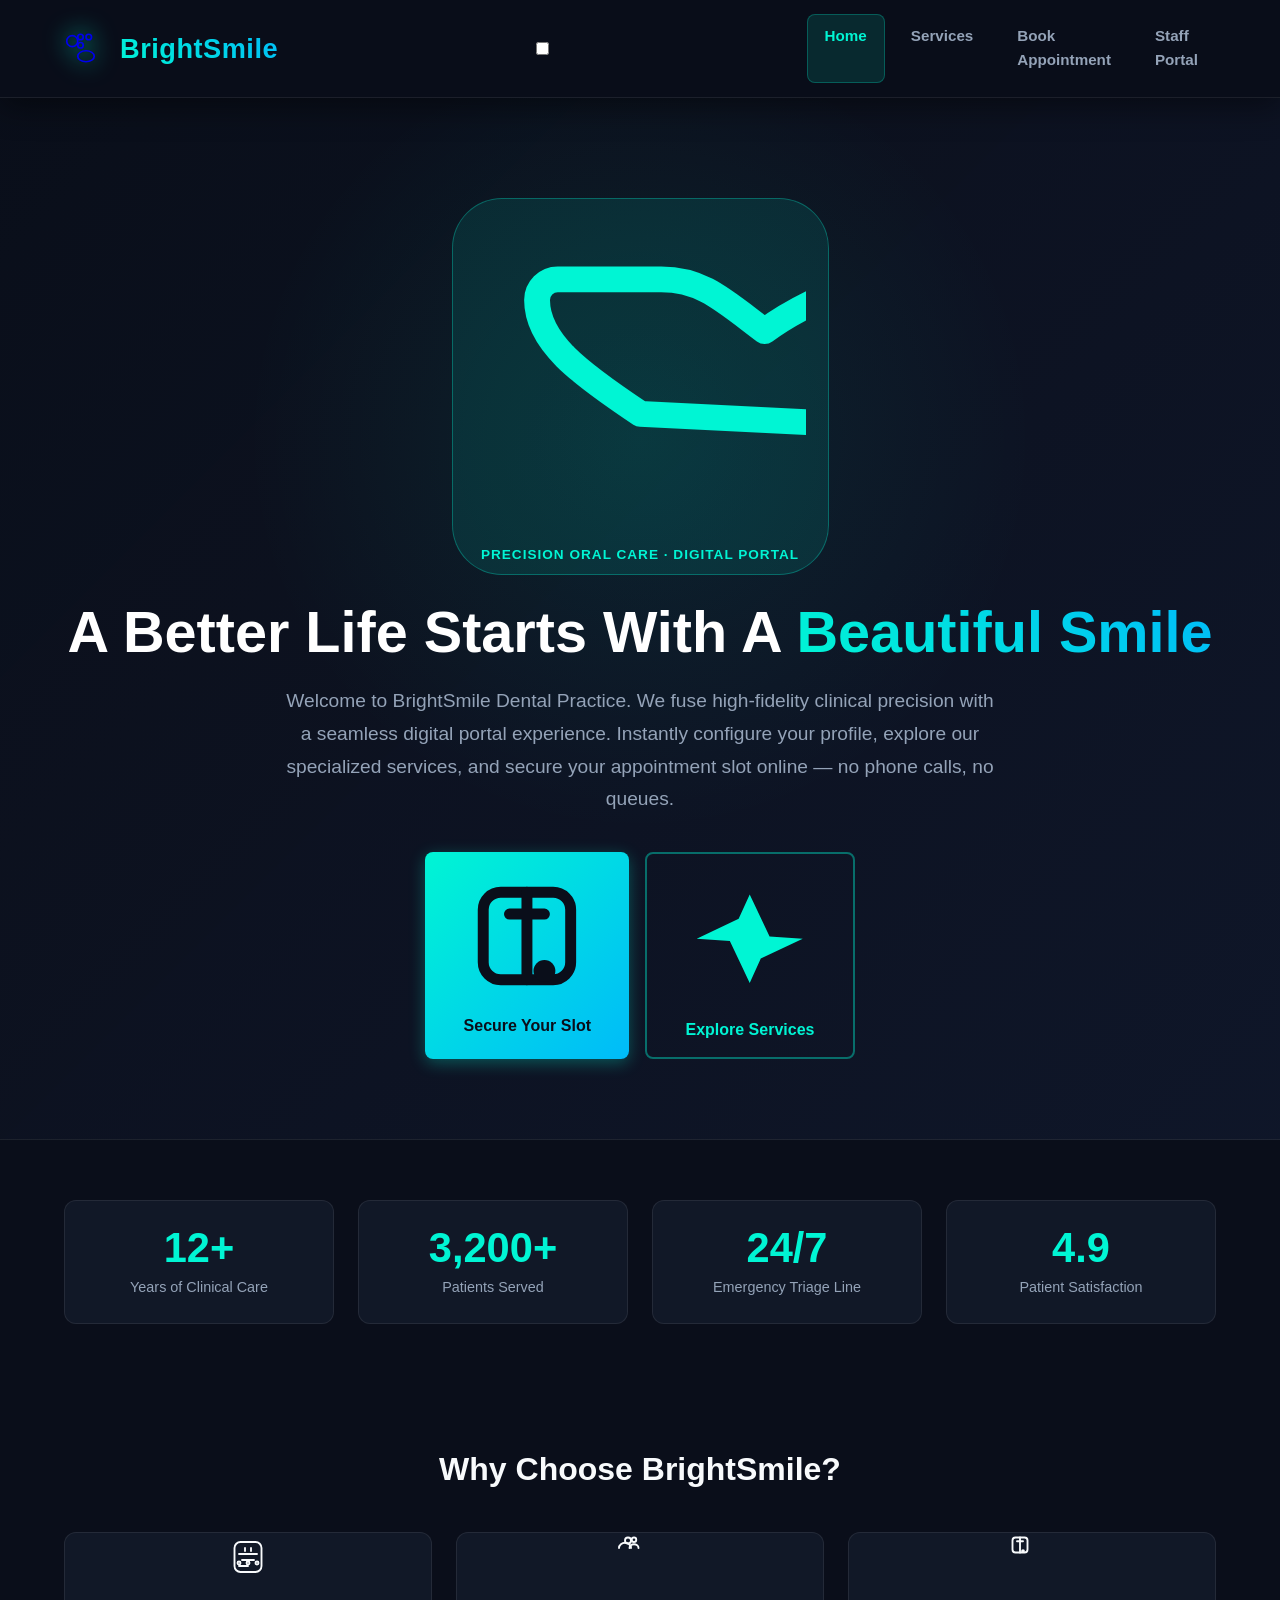
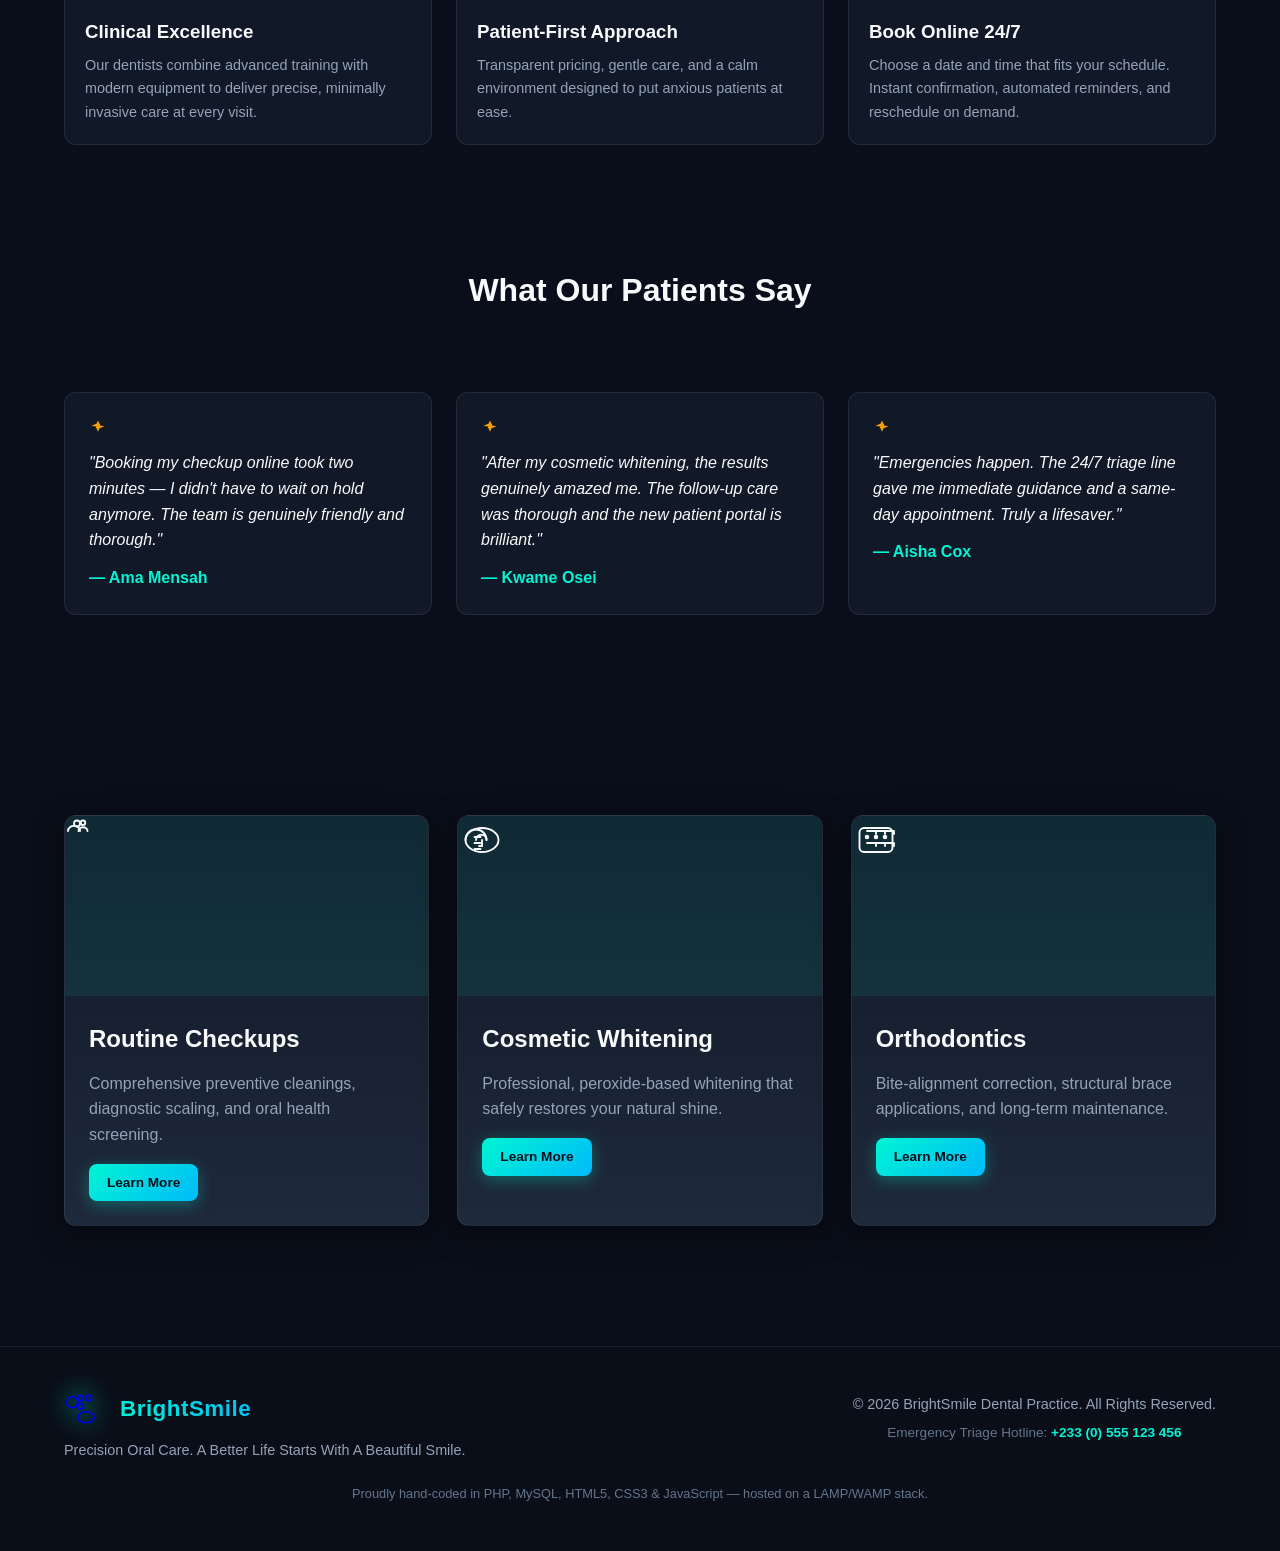
==== index.html @ e3bef67d "feat: BrightSmile Dental Practice website rebuild (SVG icons, animations)" ====
<!DOCTYPE html>
<html lang="en">
<head>
    <meta charset="UTF-8">
    <meta name="viewport" content="width=device-width, initial-scale=1.0">
    <title>BrightSmile Dental Practice Portal</title>
    <meta name="description" content="BrightSmile Dental Practice – modern clinical web portal for scheduling, staff access, and patient records.">
    <link rel="stylesheet" href="css/style.css">
    <link rel="icon" href="data:image/svg+xml,<svg xmlns='http://www.w3.org/2000/svg' viewBox='0 0 64 64'><ellipse cx='32' cy='28' rx='14' ry='12'/><ellipse cx='32' cy='28' rx='14' ry='12' transform='translate(0 8)'/><ellipse cx='32' cy='28' rx='14' ry='12' transform='translate(0 16)'/><ellipse cx='32' cy='28' rx='14' ry='12' transform='translate(0 24)'/><ellipse cx='32' cy='20' rx='14' ry='12' transform='translate(0 4)'/><ellipse cx='32' cy='12' rx='14' ry='12' transform='translate(0 4)'/><rect x='18' y='16' width='12' height='6' rx='2'/><rect x='34' y='16' width='12' height='6' rx='2'/><rect x='18' y='24' width='12' height='6' rx='2'/><rect x='34' y='24' width='12' height='6' rx='2'/></svg>">
</head>
<body>

<header class="navbar">
    <div class="container nav-container">
        <a href="index.html" class="logo-group">
            <!-- Logo SVG -->
            <svg class="logo-img" viewBox="0 0 64 64" fill="none" stroke="currentColor" stroke-width="2.5" stroke-linecap="round" stroke-linejoin="round">
                <path d="M12 30c4.4 0 8-3.6 8-8s-3.6-8-8-8-8 3.6-8 8 3.6 8 8 8z"/>
                <path d="M24 20c2.2 0 4-1.8 4-4s-1.8-4-4-4-4 1.8-4 4 1.8 4 4 4z"/>
                <path d="M36 20c2.2 0 4-1.8 4-4s-1.8-4-4-4-4 1.8-4 4 1.8 4 4 4z"/>
                <path d="M24 32c2.2 0 4-1.8 4-4s-1.8-4-4-4-4 1.8-4 4 1.8 4 4 4z"/>
                <ellipse cx="32" cy="44" rx="12" ry="8"/>
            </svg>
            <span class="logo-text">BrightSmile</span>
        </a>
        <input type="checkbox" id="menu-toggle" class="menu-toggle">
        <label for="menu-toggle" class="hamburger">
            <span></span><span></span><span></span>
        </label>
        <nav class="nav-links">
            <a href="index.html" class="active">Home</a>
            <a href="services.html">Services</a>
            <a href="booking.html">Book Appointment</a>
            <a href="staff.html">Staff Portal</a>
        </nav>
    </div>
</header>

<!-- ============ HERO / LANDING ============ -->
<section class="hero">
    <div class="hero-glow"></div>
    <div class="container hero-content">
        <div class="hero-badge">
            <span class="svg-inline" style="width:20px;height:20px;margin-right:8px;vertical-align:middle;">
                <svg viewBox="0 0 32 32" fill="none" stroke="currentColor" stroke-width="2.5" stroke-linecap="round" stroke-linejoin="round"><path d="M16 20C10 16 6 13 6 9a2 2 0 012-2c0 0 4 0 10 0 4 0 6 2 10 5 4-3 10-5 10-5 6 0 10 0 10 5 0 5-4 7-10 7a2 2 0 01-2 2z"/></svg>
            </span>
            Precision Oral Care &middot; Digital Portal
        </div>
        <h1>A Better Life Starts With A <span class="highlight">Beautiful Smile</span></h1>
        <p>Welcome to BrightSmile Dental Practice. We fuse high-fidelity clinical precision with a seamless digital portal experience. Instantly configure your profile, explore our specialized services, and secure your appointment slot online &mdash; no phone calls, no queues.</p>
        <div class="hero-buttons">
            <a href="booking.html" class="btn">
                <span class="svg-icon-sm" style="margin-right:8px;"><svg viewBox="0 0 32 32" fill="none" stroke="currentColor" stroke-width="2.5" stroke-linecap="round" stroke-linejoin="round"><rect x="6" y="6" width="20" height="20" rx="4"/><path d="M16 6v20M12 11h8"/><circle cx="20" cy="24" r="2.5" fill="currentColor" stroke="none"/></svg></span>
                Secure Your Slot
            </a>
            <a href="services.html" class="btn btn-outline">
                <span class="svg-icon-sm" style="margin-right:8px;"><svg viewBox="0 0 32 32" fill="currentColor" stroke="none"><path d="M16 6l4.5 9.5L28 16l-9.5 4.5L16 26l-4.5-9.5L4 16l9.5-4.5L16 6z"/></svg></span>
                Explore Services
            </a>
        </div>
    </div>
</section>

<!-- ============ STATS ============ -->
<div class="container" style="padding: 20px 0 40px;">
    <div class="stats-row">
        <div class="stat-card">
            <div class="stat-number">12+</div>
            <div class="stat-label">Years of Clinical Care</div>
        </div>
        <div class="stat-card">
            <div class="stat-number">3,200+</div>
            <div class="stat-label">Patients Served</div>
        </div>
        <div class="stat-card">
            <div class="stat-number">24/7</div>
            <div class="stat-label">Emergency Triage Line</div>
        </div>
        <div class="stat-card">
            <div class="stat-number">4.9</div>
            <div class="stat-label">Patient Satisfaction</div>
        </div>
    </div>
</div>

<!-- ============ ABOUT / WHY BRIGHTSMILE ============ -->
<div class="container" style="padding: 0 0 40px;">
    <div class="media-section">
        <h2>Why Choose BrightSmile?</h2>
        <div class="media-grid">
            <div class="media-card">
                <svg class="svg-icon-xl" style="margin: 0 auto 16px; display:block;">
                    <svg viewBox="0 0 64 64" fill="none" stroke="currentColor" stroke-width="2.5" stroke-linecap="round" stroke-linejoin="round">
                        <rect x="14" y="12" width="36" height="40" rx="8"/>
                        <path d="M20 28h24"/><path d="M24 36h16"/><path d="M20 44h12"/>
                        <circle cx="20" cy="40" r="2"/><circle cx="32" cy="40" r="2"/><circle cx="44" cy="40" r="2"/>
                        <path d="M28 24v-4"/><path d="M36 24v-4"/>
                    </svg>
                </svg>
                <div class="media-card-body">
                    <h3>Clinical Excellence</h3>
                    <p>Our dentists combine advanced training with modern equipment to deliver precise, minimally invasive care at every visit.</p>
                </div>
            </div>
            <div class="media-card">
                <svg class="svg-icon-xl" style="margin: 0 auto 16px; display:block;">
                    <svg viewBox="0 0 64 64" fill="none" stroke="currentColor" stroke-width="2.5" stroke-linecap="round" stroke-linejoin="round">
                        <circle cx="16" cy="10" r="4"/>
                        <path d="M4 20c0-4 4-7 8-7s8 3 8 7"/>
                        <circle cx="24" cy="9" r="3"/>
                        <path d="M18 20c0-3 3-5 6-5s6 2 6 5"/>
                    </svg>
                </svg>
                <div class="media-card-body">
                    <h3>Patient-First Approach</h3>
                    <p>Transparent pricing, gentle care, and a calm environment designed to put anxious patients at ease.</p>
                </div>
            </div>
            <div class="media-card">
                <svg class="svg-icon-xl" style="margin: 0 auto 16px; display:block;">
                    <svg viewBox="0 0 64 64" fill="none" stroke="currentColor" stroke-width="2.5" stroke-linecap="round" stroke-linejoin="round">
                        <rect x="6" y="6" width="20" height="20" rx="4"/>
                        <path d="M16 6v20M12 11h8"/>
                        <circle cx="20" cy="24" r="2.5" fill="currentColor" stroke="none"/>
                    </svg>
                </svg>
                <div class="media-card-body">
                    <h3>Book Online 24/7</h3>
                    <p>Choose a date and time that fits your schedule. Instant confirmation, automated reminders, and reschedule on demand.</p>
                </div>
            </div>
        </div>
    </div>
</div>

<!-- ============ TESTIMONIALS ============ -->
<div class="container" style="padding: 0 0 40px;">
    <div class="media-section">
        <h2>What Our Patients Say</h2>
        <div class="testimonial-grid">
            <div class="testimonial">
                <svg class="svg-icon-sm" style="color:var(--amber);margin-bottom:8px;">
                    <svg viewBox="0 0 32 32" fill="currentColor" stroke="none"><path d="M16 6l4.5 9.5L28 16l-9.5 4.5L16 26l-4.5-9.5L4 16l9.5-4.5L16 6z"/></svg>
                </svg>
                <p>"Booking my checkup online took two minutes &mdash; I didn't have to wait on hold anymore. The team is genuinely friendly and thorough."</p>
                <div class="author">&mdash; Ama Mensah</div>
            </div>
            <div class="testimonial">
                <svg class="svg-icon-sm" style="color:var(--amber);margin-bottom:8px;">
                    <svg viewBox="0 0 32 32" fill="currentColor" stroke="none"><path d="M16 6l4.5 9.5L28 16l-9.5 4.5L16 26l-4.5-9.5L4 16l9.5-4.5L16 6z"/></svg>
                </svg>
                <p>"After my cosmetic whitening, the results genuinely amazed me. The follow-up care was thorough and the new patient portal is brilliant."</p>
                <div class="author">&mdash; Kwame Osei</div>
            </div>
            <div class="testimonial">
                <svg class="svg-icon-sm" style="color:var(--amber);margin-bottom:8px;">
                    <svg viewBox="0 0 32 32" fill="currentColor" stroke="none"><path d="M16 6l4.5 9.5L28 16l-9.5 4.5L16 26l-4.5-9.5L4 16l9.5-4.5L16 6z"/></svg>
                </svg>
                <p>"Emergencies happen. The 24/7 triage line gave me immediate guidance and a same-day appointment. Truly a lifesaver."</p>
                <div class="author">&mdash; Aisha Cox</div>
            </div>
        </div>
    </div>
</div>

<!-- ============ INFO CARDS (with SVG icons) ============ -->
<div class="container" style="padding: 0 0 40px;">
    <div class="media-section">
        <div class="services-grid">
            <div class="service-card">
                <div class="service-icon">
                    <svg class="svg-icon-xl" viewBox="0 0 64 64" fill="none" stroke="currentColor" stroke-width="2.5" stroke-linecap="round" stroke-linejoin="round">
                        <circle cx="16" cy="10" r="4"/>
                        <path d="M4 20c0-4 4-7 8-7s8 3 8 7"/>
                        <circle cx="24" cy="9" r="3"/>
                        <path d="M18 20c0-3 3-5 6-5s6 2 6 5"/>
                    </svg>
                </div>
                <div class="service-card-body">
                    <h3>Routine Checkups</h3>
                    <p>Comprehensive preventive cleanings, diagnostic scaling, and oral health screening.</p>
                    <a href="services.html" class="btn btn-sm">Learn More</a>
                </div>
            </div>
            <div class="service-card">
                <div class="service-icon">
                    <svg class="svg-icon-xl" viewBox="0 0 64 64" fill="none" stroke="currentColor" stroke-width="2.5" stroke-linecap="round" stroke-linejoin="round">
                        <ellipse cx="32" cy="32" rx="22" ry="16"/>
                        <path d="M10 32c0-8 6-14 14-14s14 6 14 14"/>
                        <path d="M24 32c0-4 3-7 7-7s7 3 7 7"/>
                        <path d="M32 32v8"/>
                        <path d="M22 28h8"/><path d="M22 36h8"/><path d="M22 44h8"/>
                        <path d="M32 40h-4"/>
                    </svg>
                </div>
                <div class="service-card-body">
                    <h3>Cosmetic Whitening</h3>
                    <p>Professional, peroxide-based whitening that safely restores your natural shine.</p>
                    <a href="services.html" class="btn btn-sm">Learn More</a>
                </div>
            </div>
            <div class="service-card">
                <div class="service-icon">
                    <svg class="svg-icon-xl" viewBox="0 0 64 64" fill="none" stroke="currentColor" stroke-width="2.5" stroke-linecap="round" stroke-linejoin="round">
                        <rect x="10" y="16" width="44" height="32" rx="6"/>
                        <circle cx="20" cy="28" r="3" fill="currentColor" stroke="none"/>
                        <circle cx="32" cy="28" r="3" fill="currentColor" stroke="none"/>
                        <circle cx="44" cy="28" r="3" fill="currentColor" stroke="none"/>
                        <path d="M20 20h12v4"/><path d="M32 20h12v4"/><path d="M44 20h12v4"/>
                        <path d="M20 36h12v4"/><path d="M32 36h12v4"/><path d="M44 36h12v4"/>
                    </svg>
                </div>
                <div class="service-card-body">
                    <h3>Orthodontics</h3>
                    <p>Bite-alignment correction, structural brace applications, and long-term maintenance.</p>
                    <a href="services.html" class="btn btn-sm">Learn More</a>
                </div>
            </div>
        </div>
    </div>
</div>

<!-- ============ FOOTER ENVELOPE ============ -->
<footer class="footer">
    <div class="container">
        <div class="footer-top">
            <div class="footer-brand">
                <a href="index.html" class="logo-group">
                    <svg class="logo-img" viewBox="0 0 64 64" fill="none" stroke="currentColor" stroke-width="2.5" stroke-linecap="round" stroke-linejoin="round">
                        <path d="M12 30c4.4 0 8-3.6 8-8s-3.6-8-8-8-8 3.6-8 8 3.6 8 8 8z"/>
                        <path d="M24 20c2.2 0 4-1.8 4-4s-1.8-4-4-4-4 1.8-4 4 1.8 4 4 4z"/>
                        <path d="M36 20c2.2 0 4-1.8 4-4s-1.8-4-4-4-4 1.8-4 4 1.8 4 4 4z"/>
                        <path d="M24 32c2.2 0 4-1.8 4-4s-1.8-4-4-4-4 1.8-4 4 1.8 4 4 4z"/>
                        <ellipse cx="32" cy="44" rx="12" ry="8"/>
                    </svg>
                    <span class="logo-text">BrightSmile</span>
                </a>
                <p style="margin-top:8px; font-size:0.9rem;">Precision Oral Care. A Better Life Starts With A Beautiful Smile.</p>
            </div>
            <div>
                <p style="font-size:0.9rem;">&copy; 2026 BrightSmile Dental Practice. All Rights Reserved.</p>
                <p style="font-size:0.85rem; color:var(--text-dim);">
                    Emergency Triage Hotline: <span style="color:var(--teal-glow); font-weight:700;">+233 (0) 555 123 456</span>
                </p>
            </div>
        </div>
        <p style="margin-top:16px; font-size:0.8rem; color:var(--text-dim);">
            Proudly hand-coded in PHP, MySQL, HTML5, CSS3 & JavaScript &mdash; hosted on a LAMP/WAMP stack.
        </p>
    </div>
</footer>

<script src="js/search.js"></script>
</body>
</html>
---- css/style.css ----
/* ==========================================================================
   BRIGHTSMILE INTERACTIVE CYBER-TEAL STYLESHEET v2.0
   ========================================================================= */
:root {
    --teal-glow: #00f5d4;
    --teal-dark: #00bbf9;
    --teal-mid: #0077b6;
    --navy-deep: #0a0e1a;
    --navy-card: #0f172a;
    --card-bg: #111827;
    --card-bg2: #1e293b;
    --text-main: #f8fafc;
    --text-muted: #94a3b8;
    --text-dim: #64748b;
    --emerald: #10b981;
    --crimson: #ef4444;
    --amber: #f59e0b;
    --border-line: rgba(255,255,255,0.08);
    --border-light: rgba(255,255,255,0.15);
    --glass: rgba(255,255,255,0.05);
    --glass-border: rgba(255,255,255,0.1);
    --shadow: 0 8px 32px rgba(0,0,0,0.45);
    --radius: 12px;
    --radius-sm: 8px;
    --font: 'Segoe UI', Roboto, Helvetica, Arial, sans-serif;
}

* {
    margin: 0;
    padding: 0;
    box-sizing: border-box;
    font-family: var(--font);
}

html {
    scroll-behavior: smooth;
    scroll-padding-top: 80px;
}

body {
    background-color: var(--navy-deep);
    color: var(--text-main);
    display: flex;
    flex-direction: column;
    min-height: 100vh;
    line-height: 1.6;
}

.container {
    width: 90%;
    max-width: 1200px;
    margin: 0 auto;
}

/* ---- Navigation ---- */
.navbar {
    background-color: rgba(10, 14, 26, 0.92);
    backdrop-filter: blur(16px);
    border-bottom: 1px solid var(--border-line);
    padding: 14px 0;
    position: sticky;
    top: 0;
    z-index: 1000;
    box-shadow: var(--shadow);
}

.nav-container {
    display: flex;
    justify-content: space-between;
    align-items: center;
}

.logo-group {
    display: flex;
    align-items: center;
    gap: 12px;
    text-decoration: none;
}

.logo-img {
    width: 44px;
    height: 44px;
    filter: drop-shadow(0 0 12px var(--teal-glow));
    transition: transform 0.3s;
}

.logo-group:hover .logo-img {
    transform: scale(1.08);
}

.logo-text {
    font-size: 1.7rem;
    font-weight: 800;
    letter-spacing: 0.5px;
    background: linear-gradient(45deg, var(--teal-glow), var(--teal-dark));
    -webkit-background-clip: text;
    background-clip: text;
    -webkit-text-fill-color: transparent;
    color: transparent;
}

.nav-links {
    display: flex;
    gap: 8px;
    list-style: none;
}

.nav-links a {
    display: block;
    padding: 10px 18px;
    text-decoration: none;
    color: var(--text-muted);
    font-weight: 600;
    font-size: 0.95rem;
    border-radius: var(--radius-sm);
    transition: all 0.3s ease;
    position: relative;
}

.nav-links a:hover {
    color: var(--teal-glow);
    background: rgba(0, 245, 212, 0.08);
}

.nav-links a.active {
    color: var(--teal-glow);
    background: rgba(0, 245, 212, 0.12);
    box-shadow: inset 0 0 0 1px rgba(0, 245, 212, 0.25);
}

/* ---- Hero ---- */
.hero {
    position: relative;
    padding: 100px 0 80px;
    text-align: center;
    background: linear-gradient(135deg, rgba(10, 14, 26, 0.96), rgba(15, 23, 42, 0.92)),
        url('https://images.unsplash.com/photo-1629909613654-28e377c37b09?auto=format&fit=crop&w=1920&q=80') no-repeat center center/cover;
    border-bottom: 1px solid var(--border-line);
}

.hero-glow {
    position: absolute;
    top: -60px;
    left: 50%;
    transform: translateX(-50%);
    width: 800px;
    height: 800px;
    background: radial-gradient(circle, rgba(0, 245, 212, 0.08) 0%, transparent 70%);
    pointer-events: none;
}

.hero-content { position: relative; z-index: 1; }
.hero-badge {
    display: inline-block;
    padding: 8px 22px;
    background: rgba(0, 245, 212, 0.1);
    border: 1px solid rgba(0, 245, 212, 0.3);
    border-radius: 50px;
    color: var(--teal-glow);
    font-weight: 700;
    letter-spacing: 1px;
    text-transform: uppercase;
    font-size: 0.85rem;
    margin-bottom: 24px;
}

.hero h1 {
    font-size: 3.6rem;
    font-weight: 800;
    margin-bottom: 20px;
    color: #ffffff;
    line-height: 1.15;
}

.hero h1 .highlight {
    background: linear-gradient(45deg, var(--teal-glow), var(--teal-dark));
    -webkit-background-clip: text;
    background-clip: text;
    -webkit-text-fill-color: transparent;
    color: transparent;
}

.hero p {
    font-size: 1.2rem;
    color: var(--text-muted);
    margin-bottom: 36px;
    max-width: 720px;
    margin-left: auto;
    margin-right: auto;
    line-height: 1.7;
}

.hero-buttons {
    display: flex;
    gap: 16px;
    justify-content: center;
    flex-wrap: wrap;
}

/* ---- Buttons ---- */
.btn {
    display: inline-block;
    padding: 14px 32px;
    background: linear-gradient(135deg, var(--teal-glow), var(--teal-dark));
    color: var(--navy-deep);
    text-decoration: none;
    border-radius: var(--radius-sm);
    border: none;
    font-weight: 700;
    cursor: pointer;
    box-shadow: 0 4px 16px rgba(0, 245, 212, 0.3);
    transition: all 0.3s ease;
    font-size: 1rem;
}

.btn:hover {
    transform: translateY(-2px);
    box-shadow: 0 6px 24px rgba(0, 245, 212, 0.5);
}

.btn:active { transform: translateY(0); }

.btn-outline {
    background: transparent;
    color: var(--teal-glow);
    border: 2px solid rgba(0, 245, 212, 0.4);
    box-shadow: none;
}

.btn-outline:hover {
    background: rgba(0, 245, 212, 0.1);
    border-color: var(--teal-glow);
    box-shadow: 0 0 20px rgba(0, 245, 212, 0.2);
}

.btn-danger {
    background: var(--crimson);
    color: white;
    box-shadow: 0 4px 16px rgba(239, 68, 68, 0.3);
}

.btn-danger:hover {
    box-shadow: 0 6px 24px rgba(239, 68, 68, 0.5);
    background: #dc2626;
}

.btn-sm { padding: 8px 18px; font-size: 0.85rem; }

/* ---- Services Grid ---- */
.services-grid {
    display: grid;
    grid-template-columns: repeat(auto-fit, minmax(320px, 1fr));
    gap: 28px;
    padding: 40px 0;
}

.service-card {
    background: linear-gradient(180deg, var(--card-bg), var(--card-bg2));
    border: 1px solid var(--border-line);
    border-radius: var(--radius);
    overflow: hidden;
    transition: all 0.4s ease;
    box-shadow: var(--shadow);
}

.service-card:hover {
    transform: translateY(-6px);
    border-color: var(--teal-glow);
    box-shadow: 0 12px 40px rgba(0, 245, 212, 0.12);
}

.service-icon {
    width: 100%;
    height: 180px;
    object-fit: cover;
    display: block;
    background: rgba(0, 245, 212, 0.08);
}

.service-card-body {
    padding: 24px;
}

.service-card-body h3 {
    font-size: 1.5rem;
    margin-bottom: 12px;
    color: var(--text-main);
}

.service-card-body p {
    color: var(--text-muted);
    line-height: 1.6;
    margin-bottom: 16px;
}

.service-card-body .btn {
    margin-right: 10px;
}

/* ---- Form split ---- */
.form-split {
    display: grid;
    grid-template-columns: 1fr 1fr;
    gap: 32px;
    padding: 40px 0;
}

.form-card {
    background: linear-gradient(180deg, rgba(15, 23, 42, 0.9), rgba(10, 14, 26, 0.96));
    padding: 32px;
    border-radius: var(--radius);
    border: 1px solid var(--border-line);
    box-shadow: var(--shadow);
}

.form-card h2 {
    margin-bottom: 24px;
    font-size: 1.6rem;
    color: var(--text-main);
    border-left: 4px solid var(--teal-glow);
    padding-left: 14px;
}

.form-card h2 .step-num {
    display: inline-block;
    background: var(--teal-glow);
    color: var(--navy-deep);
    width: 32px;
    height: 32px;
    border-radius: 50%;
    font-size: 0.9rem;
    font-weight: 800;
    line-height: 32px;
    text-align: center;
    margin-right: 10px;
}

.form-card .screenshot-placeholder {
    margin: 20px 0;
    padding: 20px;
    background: rgba(0, 245, 212, 0.05);
    border: 1px dashed rgba(0, 245, 212, 0.2);
    border-radius: var(--radius-sm);
    text-align: center;
    color: var(--text-dim);
    font-size: 0.9rem;
}

/* ---- Form elements ---- */
.input-container {
    position: relative;
    margin-bottom: 22px;
}

label {
    display: block;
    margin-bottom: 8px;
    font-weight: 600;
    font-size: 0.9rem;
    color: var(--text-muted);
}

input, select, textarea {
    width: 100%;
    padding: 13px 16px;
    background-color: rgba(15, 23, 42, 0.6);
    border: 1px solid var(--border-light);
    border-radius: var(--radius-sm);
    font-size: 1rem;
    color: var(--text-main);
    transition: border-color 0.3s, box-shadow 0.3s;
}

input:focus, select:focus, textarea:focus {
    outline: none;
    border-color: var(--teal-glow);
    box-shadow: 0 0 0 3px rgba(0, 245, 212, 0.15);
}

input::placeholder, textarea::placeholder {
    color: var(--text-dim);
}

/* ---- Alerts ---- */
.alert {
    padding: 16px 20px;
    border-radius: var(--radius-sm);
    margin-bottom: 24px;
    font-weight: 600;
    font-size: 0.95rem;
    display: flex;
    align-items: center;
    gap: 10px;
}

.alert.success {
    background: rgba(16, 185, 129, 0.12);
    color: var(--emerald);
    border: 1px solid rgba(16, 185, 129, 0.4);
}

.alert.danger {
    background: rgba(239, 68, 68, 0.12);
    color: var(--crimson);
    border: 1px solid rgba(239, 68, 68, 0.4);
}

/* ---- Footer ---- */
.footer {
    background-color: rgba(10, 14, 26, 0.95);
    border-top: 1px solid var(--border-line);
    padding: 40px 0;
    text-align: center;
    color: var(--text-muted);
}

.footer p { margin: 6px 0; }

.footer-top {
    display: flex;
    justify-content: space-between;
    flex-wrap: wrap;
    gap: 16px;
}

.footer-brand .logo-text { font-size: 1.4rem; }

/* ---- Media section ---- */
.media-section {
    padding: 40px 0;
}

.media-section h2 {
    text-align: center;
    font-size: 2rem;
    margin-bottom: 36px;
    color: var(--text-main);
}

.media-grid {
    display: grid;
    grid-template-columns: repeat(auto-fit, minmax(260px, 1fr));
    gap: 24px;
}

.media-card {
    background: var(--card-bg);
    border: 1px solid var(--border-line);
    border-radius: var(--radius);
    overflow: hidden;
    transition: all 0.4s ease;
}

.media-card:hover {
    transform: translateY(-4px);
    border-color: var(--teal-glow);
}

.media-card img {
    width: 100%;
    height: 200px;
    object-fit: cover;
    display: block;
}

.media-card-body {
    padding: 20px;
}

.media-card-body h3 {
    margin-bottom: 8px;
}

.media-card-body p {
    color: var(--text-muted);
    font-size: 0.9rem;
}

/* ---- Testimonials ---- */
.testimonial-grid {
    display: grid;
    grid-template-columns: repeat(auto-fit, minmax(320px, 1fr));
    gap: 24px;
    padding: 40px 0;
}

.testimonial {
    background: var(--card-bg);
    border: 1px solid var(--border-line);
    border-radius: var(--radius);
    padding: 24px;
}

.testimonial p {
    font-style: italic;
    color: var(--text-main);
    margin-bottom: 12px;
}

.testimonial .author {
    font-weight: 700;
    color: var(--teal-glow);
}

/* ---- Video embed ---- */
.video-wrapper {
    position: relative;
    width: 100%;
    max-width: 800px;
    margin: 30px auto;
    border-radius: var(--radius);
    overflow: hidden;
    border: 1px solid var(--border-line);
}

.video-wrapper iframe {
    width: 100%;
    height: 480px;
    border: none;
    display: block;
}

.video-wrapper .play-overlay {
    position: absolute;
    top: 0; left: 0;
    width: 100%; height: 100%;
    display: flex;
    align-items: center;
    justify-content: center;
    background: rgba(0,0,0,0.35);
    color: white;
    font-size: 2rem;
    font-weight: 700;
    cursor: pointer;
}

/* ---- Reports / Data tables ---- */
.reports-grid {
    display: grid;
    grid-template-columns: repeat(auto-fit, minmax(340px, 1fr));
    gap: 24px;
    padding: 40px 0;
}

.report-card {
    background: linear-gradient(180deg, var(--card-bg), var(--card-bg2));
    border: 1px solid var(--border-line);
    border-radius: var(--radius);
    padding: 28px;
}

.report-card h3 {
    color: var(--teal-glow);
    font-size: 1.3rem;
    margin-bottom: 12px;
}

.report-card p {
    color: var(--text-muted);
    margin-bottom: 10px;
}

/* ---- Staff dashboard ---- */
.dashboard-header {
    display: flex;
    justify-content: space-between;
    align-items: center;
    flex-wrap: wrap;
    gap: 20px;
    margin-bottom: 24px;
    padding: 20px;
    background: linear-gradient(180deg, rgba(15, 23, 42, 0.8), rgba(10, 14, 26, 0.9));
    border: 1px solid var(--border-line);
    border-radius: var(--radius);
}

.dashboard-header h2 { margin-bottom: 4px; }

.search-box {
    max-width: 400px;
}

.search-box input {
    width: 100%;
}

.table-wrapper {
    overflow-x: auto;
    background: var(--card-bg);
    border: 1px solid var(--border-line);
    border-radius: var(--radius);
    box-shadow: var(--shadow);
}

.report-table {
    width: 100%;
    border-collapse: collapse;
    min-width: 700px;
}

.report-table th, .report-table td {
    padding: 14px 18px;
    text-align: left;
    border-bottom: 1px solid var(--border-line);
}

.report-table th {
    background: rgba(15, 23, 42, 0.4);
    color: var(--text-main);
    font-weight: 700;
    font-size: 0.85rem;
    text-transform: uppercase;
    letter-spacing: 0.5px;
}

.report-table td {
    color: var(--text-main);
    font-size: 0.95rem;
}

.report-table tbody tr:hover {
    background: rgba(0, 245, 212, 0.03);
}

.tag {
    display: inline-block;
    padding: 4px 12px;
    border-radius: 20px;
    font-size: 0.8rem;
    font-weight: 700;
}

.tag-checked { background: rgba(16, 185, 129, 0.15); color: var(--emerald); }
.tag-pending { background: rgba(245, 158, 11, 0.15); color: var(--amber); }
.tag-booked { background: rgba(0, 245, 212, 0.12); color: var(--teal-glow); }

/* ---- Stats counter ---- */
.stats-row {
    display: grid;
    grid-template-columns: repeat(auto-fit, minmax(200px, 1fr));
    gap: 24px;
    padding: 40px 0;
}

.stat-card {
    background: var(--card-bg);
    border: 1px solid var(--border-line);
    border-radius: var(--radius);
    padding: 24px;
    text-align: center;
    transition: transform 0.3s ease, border-color 0.3s ease;
    animation: fadeUp 0.6s ease-out both;
}

.stat-card:nth-child(1) { animation-delay: 0.1s; }
.stat-card:nth-child(2) { animation-delay: 0.2s; }
.stat-card:nth-child(3) { animation-delay: 0.3s; }
.stat-card:nth-child(4) { animation-delay: 0.4s; }

.stat-card:hover {
    transform: translateY(-4px);
    border-color: var(--teal-glow);
}

.stat-number {
    font-size: 2.6rem;
    font-weight: 800;
    color: var(--teal-glow);
    line-height: 1.1;
    animation: pulse-number 2s ease-in-out infinite;
}

@keyframes pulse-number {
    0%, 100% { opacity: 1; transform: scale(1); }
    50% { opacity: 0.8; transform: scale(1.05); }
}

.stat-label {
    color: var(--text-muted);
    font-size: 0.9rem;
    margin-top: 6px;
}

/* ---- SVG Icons ---- */
svg.icon {
    width: 24px;
    height: 24px;
    fill: none;
    stroke: var(--teal-glow);
    stroke-width: 2;
    stroke-linecap: round;
    stroke-linejoin: round;
    flex-shrink: 0;
}

.svg-inline {
    width: 100%;
    height: auto;
    fill: none;
    stroke: var(--teal-glow);
    stroke-width: 2;
    stroke-linecap: round;
    stroke-linejoin: round;
}

.svg-icon-sm { width: 18px; height: 18px; }
.svg-icon-lg { width: 36px; height: 36px; }
.svg-icon-xl { width: 48px; height: 48px; }

/* ---- Animation keyframes ---- */
@keyframes fadeUp {
    from { opacity: 0; transform: translateY(24px); }
    to { opacity: 1; transform: translateY(0); }
}

@keyframes heroSplash {
    0% { opacity: 0; transform: translateY(40px); }
    100% { opacity: 1; transform: translateY(0); }
}

@keyframes logoFloat {
    0%, 100% { transform: translateY(0); }
    50% { transform: translateY(-6px); }
}

@keyframes pulse-number {
    0%, 100% { opacity: 1; transform: scale(1); }
    50% { opacity: 0.8; transform: scale(1.05); }
}

@keyframes slideIn {
    from { opacity: 0; transform: translateX(-20px); }
    to { opacity: 1; transform: translateX(0); }
}

@keyframes pulse-focus {
    0% { box-shadow: 0 0 0 3px rgba(0, 245, 212, 0.15); }
    50% { box-shadow: 0 0 0 6px rgba(0, 245, 212, 0.25); }
    100% { box-shadow: 0 0 0 3px rgba(0, 245, 212, 0.15); }
}

/* ---- Responsive ---- */
@media (max-width: 900px) {
    .hero h1 { font-size: 2.6rem; }
    .form-split { grid-template-columns: 1fr; }
    .footer-top { flex-direction: column; }
    .dashboard-header { flex-direction: column; align-items: flex-start; }
}

@media (max-width: 600px) {
    .hero h1 { font-size: 2rem; }
    .nav-links { display: none; }
    .nav-links.open { display: flex; flex-direction: column; position: absolute; top: 68px; left: 0; right: 0; background: rgba(10,14,26,0.98); padding: 16px; gap: 8px; box-shadow: var(--shadow); }
    .nav-links.open ~ .hamburger { display: none; }
    .hamburger { display: flex; flex-direction: column; gap: 5px; cursor: pointer; }
    .hamburger span { width: 24px; height: 3px; background: var(--text-main); border-radius: 2px; }
    .stats-row { grid-template-columns: 1fr; }
    .services-grid { grid-template-columns: 1fr; }
    .form-card { padding: 20px; }
}

/* ---- Password toggle ---- */
.pass-toggle {
    position: absolute;
    right: 12px;
    top: 38px;
    cursor: pointer;
    color: var(--text-dim);
    user-select: none;
}

/* ---- Scrollbar ---- */
::-webkit-scrollbar { width: 10px; }
::-webkit-scrollbar-track { background: var(--navy-deep); }
::-webkit-scrollbar-thumb { background: var(--teal-glow); border-radius: 5px; }
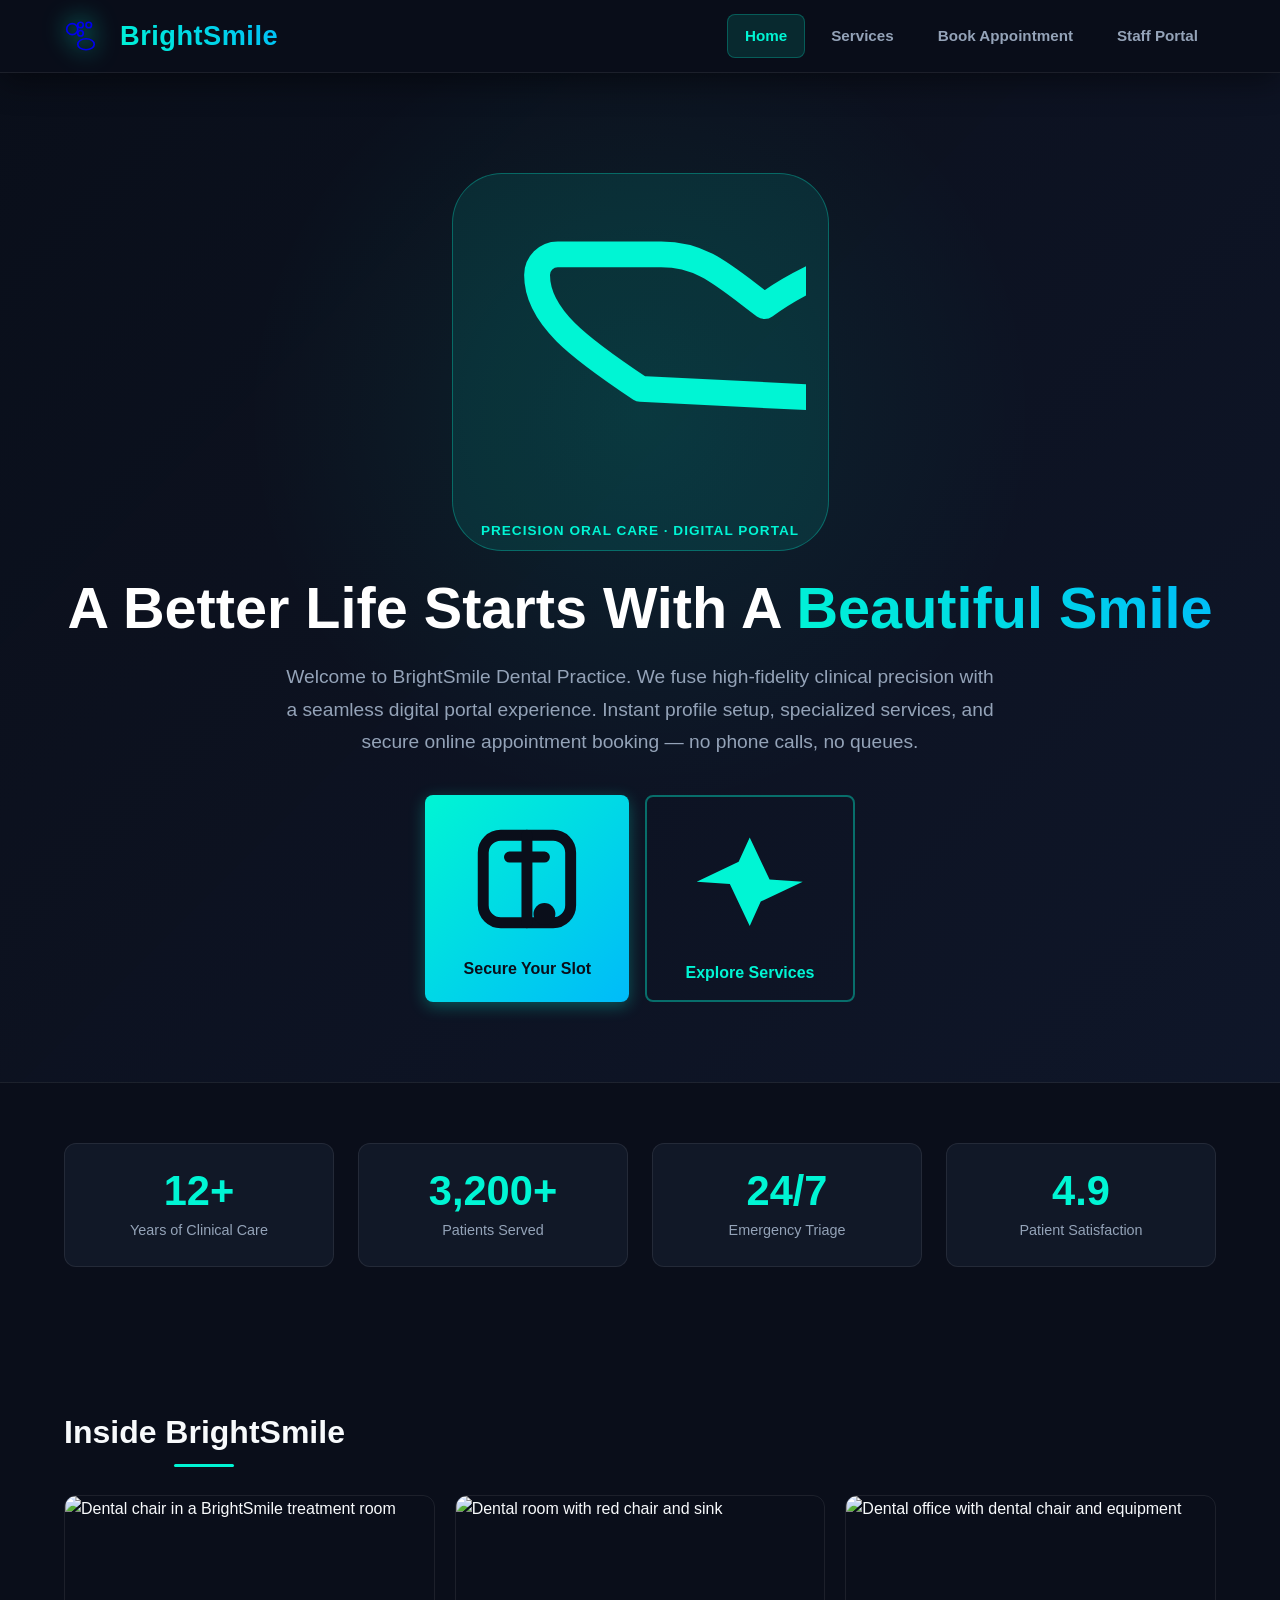
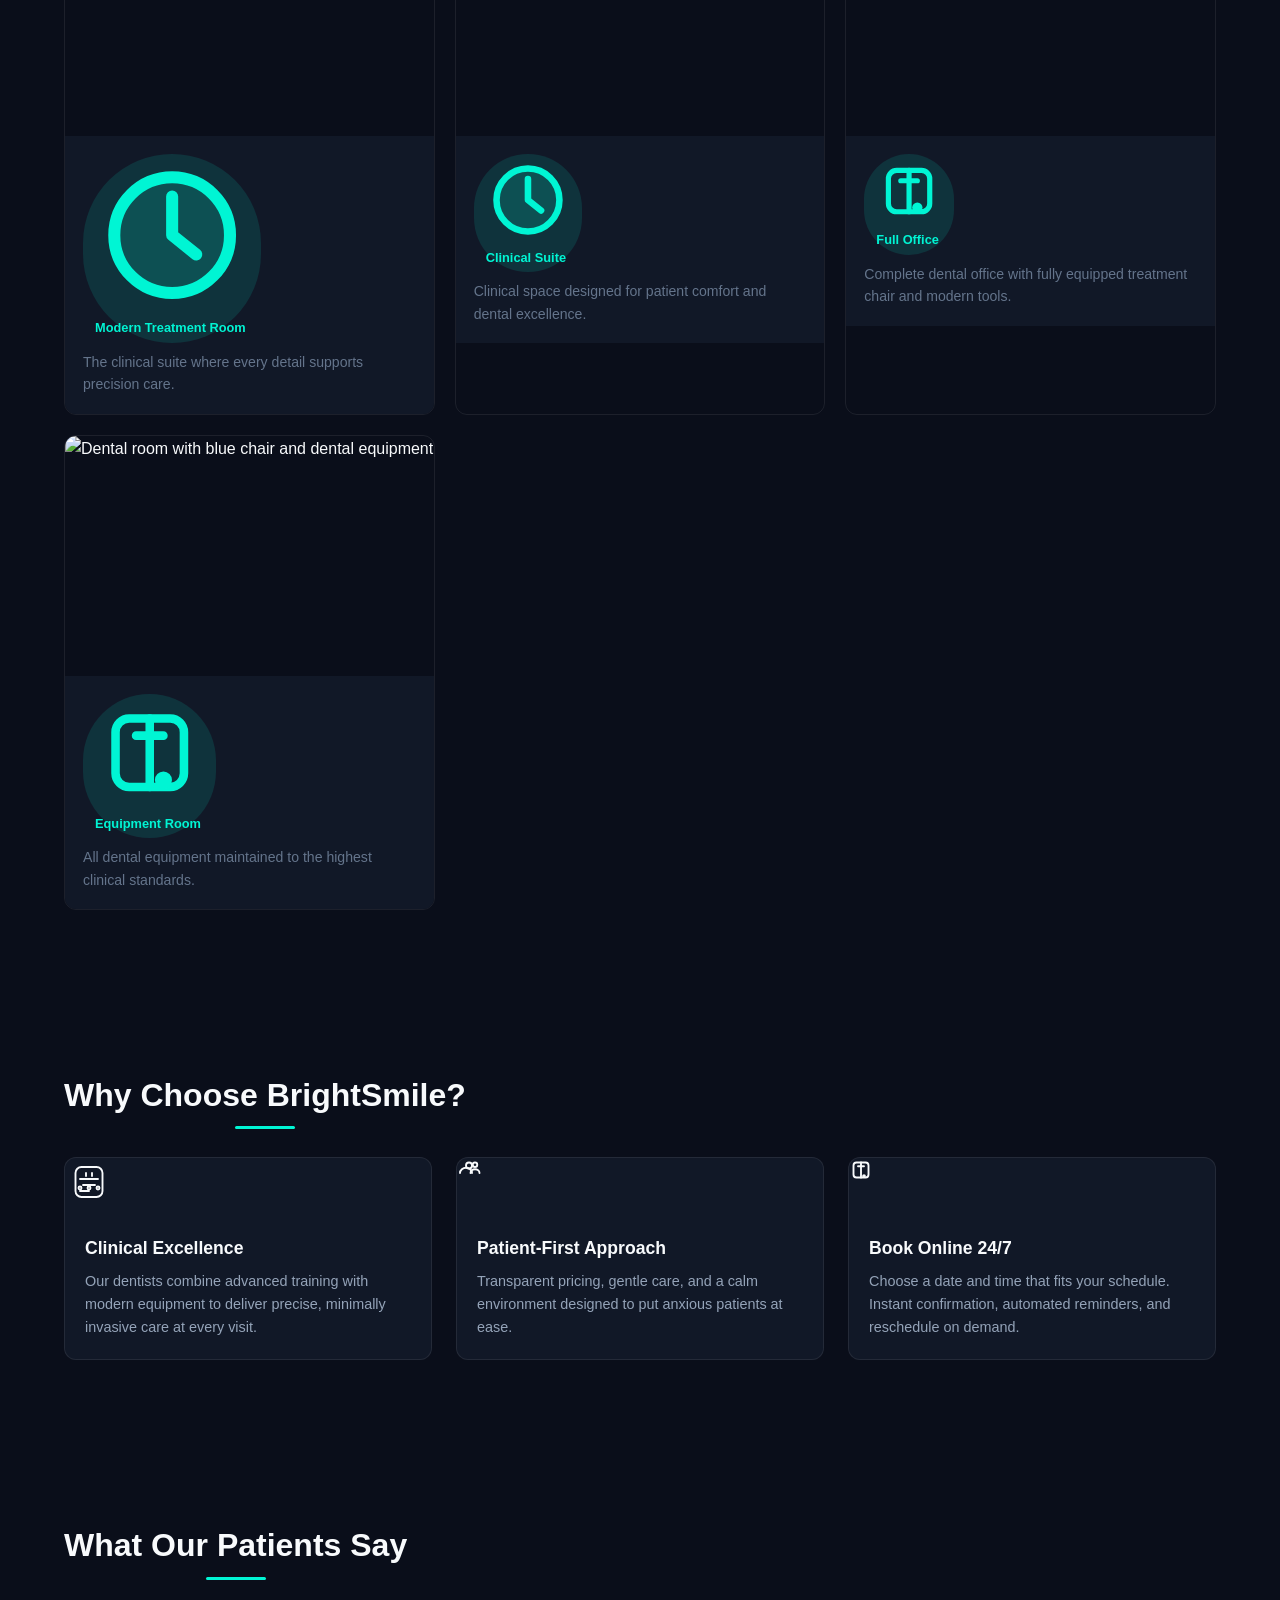
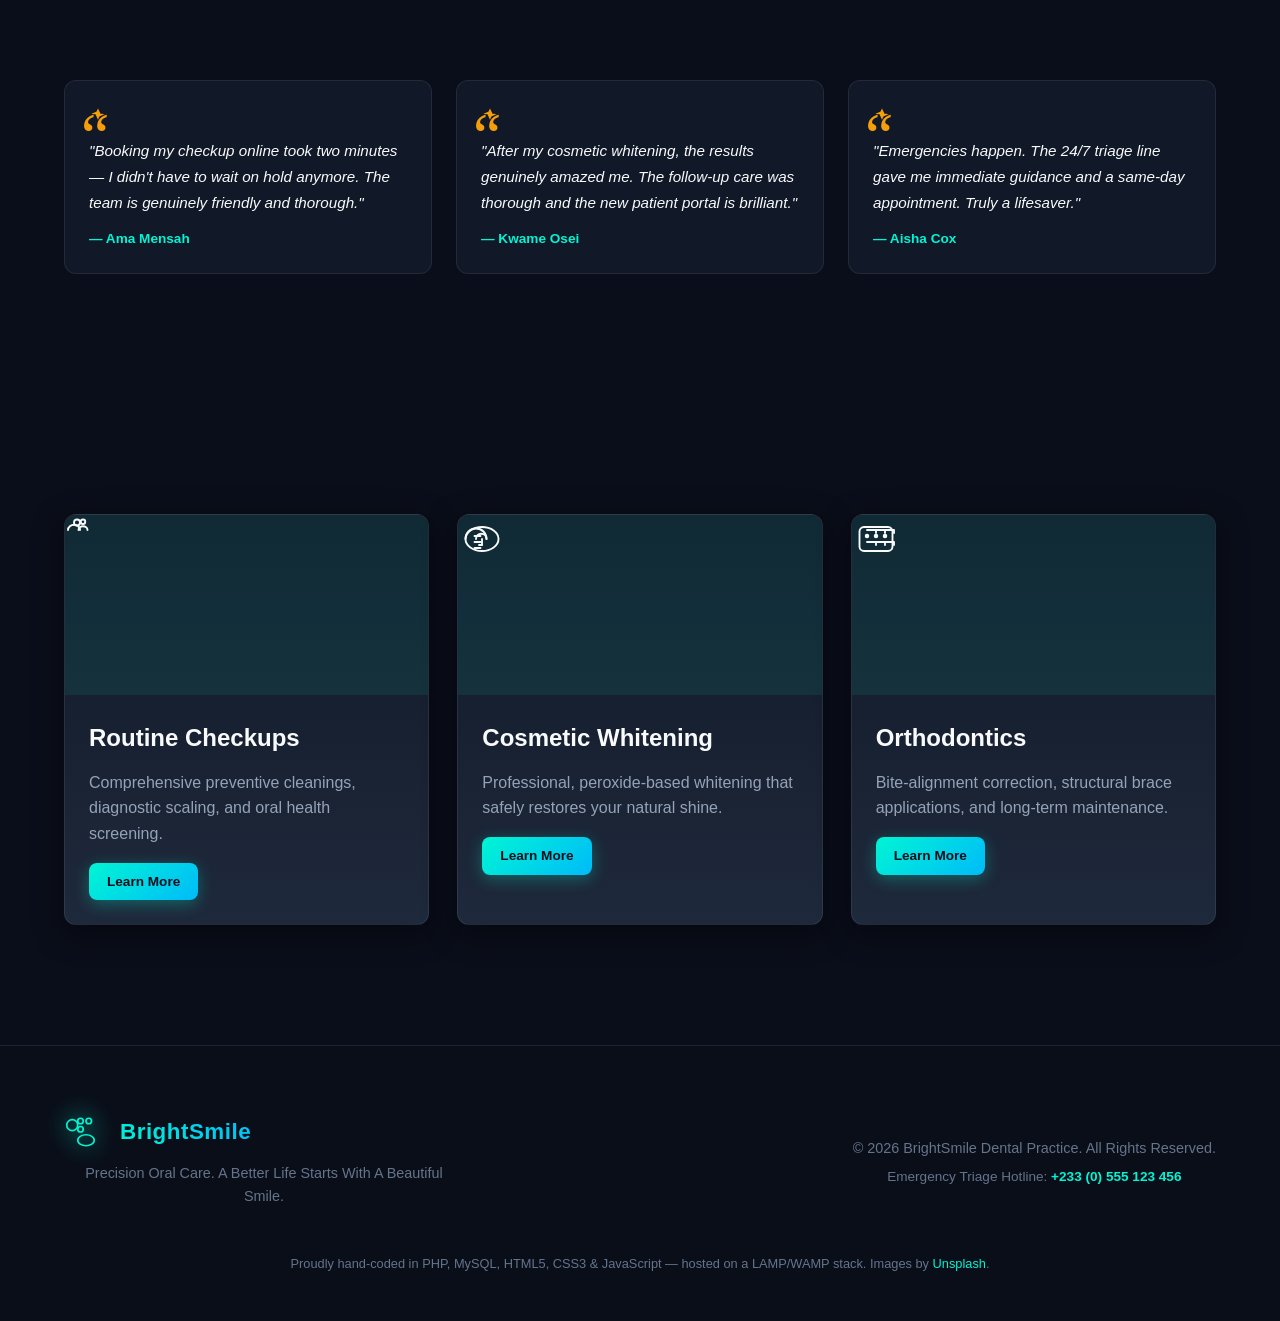
==== commit f13d5aeb: "feat: BrightSmile Dental Practice website — SVG icons, Unsplash photos, animations" ====
--- a/index.html
+++ b/index.html
@@ -13,7 +13,6 @@
 <header class="navbar">
     <div class="container nav-container">
         <a href="index.html" class="logo-group">
-            <!-- Logo SVG -->
             <svg class="logo-img" viewBox="0 0 64 64" fill="none" stroke="currentColor" stroke-width="2.5" stroke-linecap="round" stroke-linejoin="round">
                 <path d="M12 30c4.4 0 8-3.6 8-8s-3.6-8-8-8-8 3.6-8 8 3.6 8 8 8z"/>
                 <path d="M24 20c2.2 0 4-1.8 4-4s-1.8-4-4-4-4 1.8-4 4 1.8 4 4 4z"/>
@@ -24,9 +23,7 @@
             <span class="logo-text">BrightSmile</span>
         </a>
         <input type="checkbox" id="menu-toggle" class="menu-toggle">
-        <label for="menu-toggle" class="hamburger">
-            <span></span><span></span><span></span>
-        </label>
+        <label for="menu-toggle" class="hamburger"><span></span><span></span><span></span></label>
         <nav class="nav-links">
             <a href="index.html" class="active">Home</a>
             <a href="services.html">Services</a>
@@ -39,17 +36,18 @@
 <!-- ============ HERO / LANDING ============ -->
 <section class="hero">
     <div class="hero-glow"></div>
-    <div class="container hero-content">
+    <div class="hero-overlay"></div>
+    <div class="hero-content">
         <div class="hero-badge">
             <span class="svg-inline" style="width:20px;height:20px;margin-right:8px;vertical-align:middle;">
                 <svg viewBox="0 0 32 32" fill="none" stroke="currentColor" stroke-width="2.5" stroke-linecap="round" stroke-linejoin="round"><path d="M16 20C10 16 6 13 6 9a2 2 0 012-2c0 0 4 0 10 0 4 0 6 2 10 5 4-3 10-5 10-5 6 0 10 0 10 5 0 5-4 7-10 7a2 2 0 01-2 2z"/></svg>
             </span>
             Precision Oral Care &middot; Digital Portal
         </div>
-        <h1>A Better Life Starts With A <span class="highlight">Beautiful Smile</span></h1>
-        <p>Welcome to BrightSmile Dental Practice. We fuse high-fidelity clinical precision with a seamless digital portal experience. Instantly configure your profile, explore our specialized services, and secure your appointment slot online &mdash; no phone calls, no queues.</p>
+        <h1 class="hero-title">A Better Life Starts With A <span class="highlight">Beautiful Smile</span></h1>
+        <p class="hero-subtitle">Welcome to BrightSmile Dental Practice. We fuse high-fidelity clinical precision with a seamless digital portal experience. Instant profile setup, specialized services, and secure online appointment booking &mdash; no phone calls, no queues.</p>
         <div class="hero-buttons">
-            <a href="booking.html" class="btn">
+            <a href="booking.html" class="btn btn-primary">
                 <span class="svg-icon-sm" style="margin-right:8px;"><svg viewBox="0 0 32 32" fill="none" stroke="currentColor" stroke-width="2.5" stroke-linecap="round" stroke-linejoin="round"><rect x="6" y="6" width="20" height="20" rx="4"/><path d="M16 6v20M12 11h8"/><circle cx="20" cy="24" r="2.5" fill="currentColor" stroke="none"/></svg></span>
                 Secure Your Slot
             </a>
@@ -74,11 +72,48 @@
         </div>
         <div class="stat-card">
             <div class="stat-number">24/7</div>
-            <div class="stat-label">Emergency Triage Line</div>
+            <div class="stat-label">Emergency Triage</div>
         </div>
         <div class="stat-card">
             <div class="stat-number">4.9</div>
             <div class="stat-label">Patient Satisfaction</div>
+        </div>
+    </div>
+</div>
+
+<!-- ============ HERO IMAGE GALLERY ============ -->
+<div class="container" style="padding: 0 0 40px;">
+    <div class="media-section image-gallery">
+        <h2>Inside BrightSmile</h2>
+        <div class="image-grid">
+            <div class="image-card">
+                <img src="https://images.unsplash.com/photo-1642844613096-7b743b7d9915?fm=jpg&q=60&w=800&auto=format&fit=crop" alt="Dental chair in a BrightSmile treatment room" loading="lazy">
+                <div class="image-card-body">
+                    <div class="image-card-badge"><span class="svg-icon-sm"><svg viewBox="0 0 32 32" fill="none" stroke="currentColor" stroke-width="2.5" stroke-linecap="round" stroke-linejoin="round"><circle cx="16" cy="16" r="12" fill="rgba(0,245,212,0.15)" stroke="var(--teal-glow)"/><path d="M16 8v8l5 4"/></svg></span> Modern Treatment Room</div>
+                    <p>The clinical suite where every detail supports precision care.</p>
+                </div>
+            </div>
+            <div class="image-card">
+                <img src="https://images.unsplash.com/photo-1734518352260-acb18b3f1e9c?fm=jpg&q=60&w=800&auto=format&fit=crop" alt="Dental room with red chair and sink" loading="lazy">
+                <div class="image-card-body">
+                    <div class="image-card-badge"><span class="svg-icon-sm"><svg viewBox="0 0 32 32" fill="none" stroke="currentColor" stroke-width="2.5" stroke-linecap="round" stroke-linejoin="round"><circle cx="16" cy="16" r="12" fill="rgba(0,245,212,0.15)" stroke="var(--teal-glow)"/><path d="M16 8v8l5 4"/></svg></span> Clinical Suite</div>
+                    <p>Clinical space designed for patient comfort and dental excellence.</p>
+                </div>
+            </div>
+            <div class="image-card">
+                <img src="https://images.unsplash.com/photo-1675686363422-7d7ab88ee530?fm=jpg&q=60&w=800&auto=format&fit=crop" alt="Dental office with dental chair and equipment" loading="lazy">
+                <div class="image-card-body">
+                    <div class="image-card-badge"><span class="svg-icon-sm"><svg viewBox="0 0 32 32" fill="none" stroke="currentColor" stroke-width="2.5" stroke-linecap="round" stroke-linejoin="round"><rect x="6" y="6" width="20" height="20" rx="4"/><path d="M16 6v20M12 11h8"/><circle cx="20" cy="24" r="2.5" fill="currentColor" stroke="none"/></svg></span> Full Office</div>
+                    <p>Complete dental office with fully equipped treatment chair and modern tools.</p>
+                </div>
+            </div>
+            <div class="image-card">
+                <img src="https://images.unsplash.com/photo-1643660527071-52e37cf7c7ea?fm=jpg&q=60&w=800&auto=format&fit=crop" alt="Dental room with blue chair and dental equipment" loading="lazy">
+                <div class="image-card-body">
+                    <div class="image-card-badge"><span class="svg-icon-sm"><svg viewBox="0 0 32 32" fill="none" stroke="currentColor" stroke-width="2.5" stroke-linecap="round" stroke-linejoin="round"><rect x="6" y="6" width="20" height="20" rx="4"/><path d="M16 6v20M12 11h8"/><circle cx="20" cy="24" r="2.5" fill="currentColor" stroke="none"/></svg></span> Equipment Room</div>
+                    <p>All dental equipment maintained to the highest clinical standards.</p>
+                </div>
+            </div>
         </div>
     </div>
 </div>
@@ -89,13 +124,11 @@
         <h2>Why Choose BrightSmile?</h2>
         <div class="media-grid">
             <div class="media-card">
-                <svg class="svg-icon-xl" style="margin: 0 auto 16px; display:block;">
-                    <svg viewBox="0 0 64 64" fill="none" stroke="currentColor" stroke-width="2.5" stroke-linecap="round" stroke-linejoin="round">
-                        <rect x="14" y="12" width="36" height="40" rx="8"/>
-                        <path d="M20 28h24"/><path d="M24 36h16"/><path d="M20 44h12"/>
-                        <circle cx="20" cy="40" r="2"/><circle cx="32" cy="40" r="2"/><circle cx="44" cy="40" r="2"/>
-                        <path d="M28 24v-4"/><path d="M36 24v-4"/>
-                    </svg>
+                <svg class="svg-icon-xl" viewBox="0 0 64 64" fill="none" stroke="currentColor" stroke-width="2.5" stroke-linecap="round" stroke-linejoin="round">
+                    <rect x="14" y="12" width="36" height="40" rx="8"/>
+                    <path d="M20 28h24"/><path d="M24 36h16"/><path d="M20 44h12"/>
+                    <circle cx="20" cy="40" r="2"/><circle cx="32" cy="40" r="2"/><circle cx="44" cy="40" r="2"/>
+                    <path d="M28 24v-4"/><path d="M36 24v-4"/>
                 </svg>
                 <div class="media-card-body">
                     <h3>Clinical Excellence</h3>
@@ -103,13 +136,11 @@
                 </div>
             </div>
             <div class="media-card">
-                <svg class="svg-icon-xl" style="margin: 0 auto 16px; display:block;">
-                    <svg viewBox="0 0 64 64" fill="none" stroke="currentColor" stroke-width="2.5" stroke-linecap="round" stroke-linejoin="round">
-                        <circle cx="16" cy="10" r="4"/>
-                        <path d="M4 20c0-4 4-7 8-7s8 3 8 7"/>
-                        <circle cx="24" cy="9" r="3"/>
-                        <path d="M18 20c0-3 3-5 6-5s6 2 6 5"/>
-                    </svg>
+                <svg class="svg-icon-xl" viewBox="0 0 64 64" fill="none" stroke="currentColor" stroke-width="2.5" stroke-linecap="round" stroke-linejoin="round">
+                    <circle cx="16" cy="10" r="4"/>
+                    <path d="M4 20c0-4 4-7 8-7s8 3 8 7"/>
+                    <circle cx="24" cy="9" r="3"/>
+                    <path d="M18 20c0-3 3-5 6-5s6 2 6 5"/>
                 </svg>
                 <div class="media-card-body">
                     <h3>Patient-First Approach</h3>
@@ -117,12 +148,10 @@
                 </div>
             </div>
             <div class="media-card">
-                <svg class="svg-icon-xl" style="margin: 0 auto 16px; display:block;">
-                    <svg viewBox="0 0 64 64" fill="none" stroke="currentColor" stroke-width="2.5" stroke-linecap="round" stroke-linejoin="round">
-                        <rect x="6" y="6" width="20" height="20" rx="4"/>
-                        <path d="M16 6v20M12 11h8"/>
-                        <circle cx="20" cy="24" r="2.5" fill="currentColor" stroke="none"/>
-                    </svg>
+                <svg class="svg-icon-xl" viewBox="0 0 64 64" fill="none" stroke="currentColor" stroke-width="2.5" stroke-linecap="round" stroke-linejoin="round">
+                    <rect x="6" y="6" width="20" height="20" rx="4"/>
+                    <path d="M16 6v20M12 11h8"/>
+                    <circle cx="20" cy="24" r="2.5" fill="currentColor" stroke="none"/>
                 </svg>
                 <div class="media-card-body">
                     <h3>Book Online 24/7</h3>
@@ -139,23 +168,17 @@
         <h2>What Our Patients Say</h2>
         <div class="testimonial-grid">
             <div class="testimonial">
-                <svg class="svg-icon-sm" style="color:var(--amber);margin-bottom:8px;">
-                    <svg viewBox="0 0 32 32" fill="currentColor" stroke="none"><path d="M16 6l4.5 9.5L28 16l-9.5 4.5L16 26l-4.5-9.5L4 16l9.5-4.5L16 6z"/></svg>
-                </svg>
+                <svg class="svg-icon-sm" style="color:var(--amber);margin-bottom:8px;"><svg viewBox="0 0 32 32" fill="currentColor" stroke="none"><path d="M16 6l4.5 9.5L28 16l-9.5 4.5L16 26l-4.5-9.5L4 16l9.5-4.5L16 6z"/></svg></svg>
                 <p>"Booking my checkup online took two minutes &mdash; I didn't have to wait on hold anymore. The team is genuinely friendly and thorough."</p>
                 <div class="author">&mdash; Ama Mensah</div>
             </div>
             <div class="testimonial">
-                <svg class="svg-icon-sm" style="color:var(--amber);margin-bottom:8px;">
-                    <svg viewBox="0 0 32 32" fill="currentColor" stroke="none"><path d="M16 6l4.5 9.5L28 16l-9.5 4.5L16 26l-4.5-9.5L4 16l9.5-4.5L16 6z"/></svg>
-                </svg>
+                <svg class="svg-icon-sm" style="color:var(--amber);margin-bottom:8px;"><svg viewBox="0 0 32 32" fill="currentColor" stroke="none"><path d="M16 6l4.5 9.5L28 16l-9.5 4.5L16 26l-4.5-9.5L4 16l9.5-4.5L16 6z"/></svg></svg>
                 <p>"After my cosmetic whitening, the results genuinely amazed me. The follow-up care was thorough and the new patient portal is brilliant."</p>
                 <div class="author">&mdash; Kwame Osei</div>
             </div>
             <div class="testimonial">
-                <svg class="svg-icon-sm" style="color:var(--amber);margin-bottom:8px;">
-                    <svg viewBox="0 0 32 32" fill="currentColor" stroke="none"><path d="M16 6l4.5 9.5L28 16l-9.5 4.5L16 26l-4.5-9.5L4 16l9.5-4.5L16 6z"/></svg>
-                </svg>
+                <svg class="svg-icon-sm" style="color:var(--amber);margin-bottom:8px;"><svg viewBox="0 0 32 32" fill="currentColor" stroke="none"><path d="M16 6l4.5 9.5L28 16l-9.5 4.5L16 26l-4.5-9.5L4 16l9.5-4.5L16 6z"/></svg></svg>
                 <p>"Emergencies happen. The 24/7 triage line gave me immediate guidance and a same-day appointment. Truly a lifesaver."</p>
                 <div class="author">&mdash; Aisha Cox</div>
             </div>
@@ -246,6 +269,7 @@
         </div>
         <p style="margin-top:16px; font-size:0.8rem; color:var(--text-dim);">
             Proudly hand-coded in PHP, MySQL, HTML5, CSS3 & JavaScript &mdash; hosted on a LAMP/WAMP stack.
+            Images by <a href="https://unsplash.com" style="color:var(--teal-glow);">Unsplash</a>.
         </p>
     </div>
 </footer>
--- a/css/style.css
+++ b/css/style.css
@@ -52,7 +52,601 @@
     margin: 0 auto;
 }
 
-/* ---- Navigation ---- */
+/* ---- Step 1/2 Navigation ---- */
+.step-badge {
+    display: inline-block;
+    background: rgba(0, 245, 212, 0.12);
+    color: var(--teal-glow);
+    padding: 6px 16px;
+    border-radius: 999px;
+    font-size: 0.85rem;
+    font-weight: 700;
+    letter-spacing: 0.3px;
+    margin-bottom: 16px;
+}
+
+.page-hero {
+    position: relative;
+    padding: 80px 0 60px;
+    text-align: center;
+    color: var(--text-main);
+    min-height: 200px;
+}
+
+.page-hero h1 {
+    font-size: 2.2rem;
+    margin-bottom: 10px;
+    animation: fadeUp 0.8s ease forwards;
+}
+
+.page-hero p {
+    font-size: 1.1rem;
+    max-width: 560px;
+    margin: 0 auto;
+    color: var(--text-dim);
+}
+
+/* ---- Service switcher (booking) ---- */
+.service-switcher {
+    display: flex;
+    gap: 8px;
+    margin-bottom: 20px;
+    flex-wrap: wrap;
+}
+
+.service-btn {
+    flex: 1;
+    min-width: 100px;
+    padding: 12px 16px;
+    border: 1px solid var(--border-line);
+    background: var(--card-bg);
+    color: var(--text-muted);
+    border-radius: var(--radius-sm);
+    cursor: pointer;
+    font-weight: 700;
+    font-size: 0.9rem;
+    transition: all 0.3s ease;
+}
+
+.service-btn:hover {
+    border-color: var(--teal-glow);
+    color: var(--teal-glow);
+}
+
+.service-btn.active {
+    border-color: var(--teal-glow);
+    background: rgba(0, 245, 212, 0.10);
+    color: var(--teal-glow);
+}
+
+/* ---- Availability grid (booking) ---- */
+.availability-grid {
+    display: grid;
+    grid-template-columns: repeat(auto-fill, minmax(140px, 1fr));
+    gap: 10px;
+    margin-bottom: 24px;
+}
+
+.time-cell {
+    display: flex;
+    align-items: center;
+    gap: 10px;
+    padding: 12px 14px;
+    border: 1px solid var(--border-line);
+    border-radius: var(--radius-sm);
+    background: var(--card-bg);
+    cursor: pointer;
+    transition: all 0.25s ease;
+    animation: slideIn 0.5s ease forwards;
+}
+
+.time-cell:hover {
+    border-color: var(--teal-glow);
+    background: rgba(0, 245, 212, 0.08);
+}
+
+.time-cell input[type="checkbox"] {
+    accent-color: var(--teal-glow);
+    width: 18px;
+    height: 18px;
+    cursor: pointer;
+}
+
+/* ---- Booking form ---- */
+.booking-form {
+    display: flex;
+    flex-direction: column;
+    gap: 16px;
+}
+
+.booking-form .form-grid {
+    display: grid;
+    grid-template-columns: 1fr 1fr;
+    gap: 16px;
+    margin-bottom: 8px;
+}
+
+.booking-form .form-group {
+    display: flex;
+    flex-direction: column;
+    gap: 6px;
+    animation: slideIn 0.5s ease forwards;
+}
+
+.booking-form .form-group:nth-child(1) { animation-delay: 0.05s; }
+.booking-form .form-group:nth-child(2) { animation-delay: 0.10s; }
+.booking-form .form-group:nth-child(3) { animation-delay: 0.15s; }
+.booking-form .form-group:nth-child(4) { animation-delay: 0.20s; }
+.booking-form .form-group:nth-child(5) { animation-delay: 0.25s; }
+.booking-form .form-group:nth-child(6) { animation-delay: 0.30s; }
+
+.booking-form input,
+.booking-form select,
+.booking-form textarea {
+    background: var(--card-bg);
+    border: 1px solid var(--border-line);
+    color: var(--text-main);
+    padding: 12px 14px;
+    border-radius: var(--radius-sm);
+    font-size: 0.95rem;
+    font-family: var(--font);
+    transition: border-color 0.25s ease;
+}
+
+.booking-form input:focus,
+.booking-form select:focus,
+.booking-form textarea:focus {
+    border-color: var(--teal-glow);
+    outline: none;
+    box-shadow: 0 0 0 3px rgba(0, 245, 212, 0.12);
+}
+
+.booking-form input::placeholder,
+.booking-form textarea::placeholder {
+    color: var(--text-dim);
+}
+
+/* ---- Confirmation ---- */
+.confirmation {
+    padding: 60px 0;
+    text-align: center;
+}
+
+.confirmation-card {
+    background: var(--card-bg);
+    border: 1px solid var(--border-line);
+    border-radius: var(--radius);
+    padding: 32px;
+    box-shadow: var(--shadow);
+    display: inline-block;
+}
+
+.confirmation-icon {
+    font-size: 3rem;
+    margin-bottom: 12px;
+}
+
+.confirmation-detail {
+    display: inline-block;
+    text-align: left;
+    background: var(--card-bg2);
+    border-radius: var(--radius-sm);
+    padding: 16px;
+    margin-top: 16px;
+}
+
+.confirmation-detail p {
+    font-size: 0.9rem;
+    margin-bottom: 4px;
+}
+
+.confirmation-detail span strong {
+    color: var(--teal-glow);
+}
+
+/* ---- Off-canvas navigation ---- */
+.menu-toggle {
+    display: none;
+    cursor: pointer;
+}
+
+.hamburger {
+    display: none;
+    flex-direction: column;
+    gap: 5px;
+    cursor: pointer;
+}
+
+.hamburger span {
+    display: block;
+    width: 26px;
+    height: 3px;
+    background: var(--text-main);
+    border-radius: 2px;
+    transition: transform 0.3s ease;
+}
+
+@media (max-width: 768px) {
+    .hamburger { display: flex; }
+
+    .menu-toggle:checked ~ .nav-links {
+        display: flex;
+        flex-direction: column;
+        position: absolute;
+        top: 60px;
+        left: 0;
+        right: 0;
+        background: rgba(10, 14, 26, 0.98);
+        backdrop-filter: blur(12px);
+        padding: 20px;
+        border-bottom: 1px solid var(--border-line);
+    }
+
+    .menu-toggle:checked ~ .hamburger span:nth-child(1) { transform: translateY(8px) rotate(45deg); }
+    .menu-toggle:checked ~ .hamburger span:nth-child(2) { opacity: 0; }
+    .menu-toggle:checked ~ .hamburger span:nth-child(3) { transform: translateY(-8px) rotate(-45deg); }
+
+    .nav-links {
+        display: none;
+        flex-direction: column;
+        position: absolute;
+        top: 60px;
+        left: 0;
+        right: 0;
+        background: rgba(10, 14, 26, 0.98);
+        backdrop-filter: blur(12px);
+        padding: 20px;
+        border-bottom: 1px solid var(--border-line);
+    }
+}
+
+/* ---- Testimonials ---- */
+.testimonial-grid {
+    display: grid;
+    grid-template-columns: repeat(auto-fit, minmax(280px, 1fr));
+    gap: 20px;
+    margin-top: 32px;
+}
+
+.testimonial {
+    background: var(--card-bg);
+    border: 1px solid var(--border-line);
+    border-radius: var(--radius);
+    padding: 24px;
+    position: relative;
+    animation: fadeUp 0.6s ease forwards;
+}
+
+.testimonial::before {
+    content: "\201C";
+    font-size: 4rem;
+    color: var(--amber);
+    position: absolute;
+    top: 4px;
+    left: 16px;
+    font-family: Georgia, serif;
+}
+
+.testimonial p {
+    font-size: 0.95rem;
+    line-height: 1.7;
+    color: var(--text-muted);
+    margin-bottom: 12px;
+}
+
+.author {
+    font-size: 0.85rem;
+    color: var(--teal-glow);
+    font-weight: 700;
+}
+
+/* ---- Media sections (gallery, about) ---- */
+.media-section {
+    margin-top: 40px;
+}
+
+.media-section h2 {
+    font-size: 1.8rem;
+    margin-bottom: 24px;
+    text-align: center;
+    position: relative;
+    display: inline-block;
+}
+
+.media-section h2::after {
+    content: "";
+    position: absolute;
+    bottom: -8px;
+    left: 50%;
+    transform: translateX(-50%);
+    width: 60px;
+    height: 3px;
+    background: var(--teal-glow);
+    border-radius: 2px;
+}
+
+.media-grid {
+    display: grid;
+    grid-template-columns: repeat(auto-fit, minmax(300px, 1fr));
+    gap: 20px;
+}
+
+.media-card {
+    background: var(--card-bg);
+    border: 1px solid var(--border-line);
+    border-radius: var(--radius);
+    overflow: hidden;
+    transition: all 0.3s ease;
+    animation: fadeUp 0.6s ease forwards;
+}
+
+.media-card:hover {
+    transform: translateY(-6px);
+    box-shadow: var(--shadow);
+    border-color: var(--teal-glow);
+}
+
+.media-card img {
+    width: 100%;
+    height: 220px;
+    object-fit: cover;
+    display: block;
+}
+
+.media-card-body {
+    padding: 18px;
+}
+
+.media-card-body h3 {
+    font-size: 1.1rem;
+    margin-bottom: 8px;
+}
+
+.media-card-body p {
+    font-size: 0.92rem;
+    color: var(--text-dim);
+}
+
+/* ---- Image gallery (index) ---- */
+.image-gallery {
+    margin-top: 20px;
+}
+
+.image-grid {
+    display: grid;
+    grid-template-columns: repeat(auto-fit, minmax(280px, 1fr));
+    gap: 20px;
+}
+
+.image-card {
+    position: relative;
+    border-radius: var(--radius);
+    overflow: hidden;
+    border: 1px solid var(--border-line);
+    animation: slideIn 0.6s ease forwards;
+}
+
+.image-card:nth-child(1) { animation-delay: 0.05s; }
+.image-card:nth-child(2) { animation-delay: 0.10s; }
+.image-card:nth-child(3) { animation-delay: 0.15s; }
+.image-card:nth-child(4) { animation-delay: 0.20s; }
+
+.image-card img {
+    width: 100%;
+    height: 240px;
+    object-fit: cover;
+    display: block;
+    transition: transform 0.5s ease;
+}
+
+.image-card:hover img {
+    transform: scale(1.06);
+}
+
+.image-card-body {
+    padding: 18px;
+    background: var(--card-bg);
+}
+
+.image-card-badge {
+    display: inline-block;
+    background: rgba(0, 245, 212, 0.12);
+    color: var(--teal-glow);
+    padding: 4px 12px;
+    border-radius: 999px;
+    font-size: 0.8rem;
+    font-weight: 700;
+    margin-bottom: 8px;
+}
+
+.image-card-body p {
+    font-size: 0.88rem;
+    color: var(--text-dim);
+    line-height: 1.6;
+}
+
+/* ---- Buttons ---- */
+.btn {
+    display: inline-flex;
+    align-items: center;
+    gap: 8px;
+    padding: 12px 24px;
+    border-radius: var(--radius-sm);
+    font-weight: 700;
+    font-size: 0.95rem;
+    text-decoration: none;
+    cursor: pointer;
+    transition: all 0.3s ease;
+    border: 1px solid transparent;
+}
+
+.btn-primary {
+    background: var(--teal-glow);
+    color: var(--navy-deep);
+}
+
+.btn-primary:hover {
+    background: #00e6c8;
+    transform: translateY(-2px);
+    box-shadow: 0 4px 20px rgba(0, 245, 212, 0.25);
+}
+
+.btn-outline {
+    background: transparent;
+    color: var(--text-main);
+    border-color: var(--border-line);
+}
+
+.btn-outline:hover {
+    border-color: var(--teal-glow);
+    color: var(--teal-glow);
+    transform: translateY(-2px);
+}
+
+.btn-sm {
+    padding: 8px 16px;
+    font-size: 0.85rem;
+}
+
+.btn-ghost {
+    background: transparent;
+    color: var(--text-muted);
+    border-color: var(--border-line);
+}
+
+.btn-ghost:hover {
+    color: var(--text-main);
+    border-color: var(--text-muted);
+}
+
+/* ---- Forms (reusable) ---- */
+.form-group {
+    display: flex;
+    flex-direction: column;
+    gap: 6px;
+    animation: slideIn 0.5s ease forwards;
+}
+
+.form-group:nth-child(1) { animation-delay: 0.05s; }
+.form-group:nth-child(2) { animation-delay: 0.10s; }
+.form-group:nth-child(3) { animation-delay: 0.15s; }
+.form-group:nth-child(4) { animation-delay: 0.20s; }
+.form-group:nth-child(5) { animation-delay: 0.25s; }
+.form-group:nth-child(6) { animation-delay: 0.30s; }
+
+.form-group label {
+    font-size: 0.9rem;
+    font-weight: 600;
+    color: var(--text-main);
+}
+
+.form-group input,
+.form-group select,
+.form-group textarea {
+    background: var(--card-bg);
+    border: 1px solid var(--border-line);
+    color: var(--text-main);
+    padding: 12px 14px;
+    border-radius: var(--radius-sm);
+    font-size: 0.95rem;
+    font-family: var(--font);
+    transition: border-color 0.25s ease;
+}
+
+.form-group input:focus,
+.form-group select:focus,
+.form-group textarea:focus {
+    border-color: var(--teal-glow);
+    outline: none;
+    box-shadow: 0 0 0 3px rgba(0, 245, 212, 0.12);
+}
+
+.form-group input::placeholder,
+.form-group textarea::placeholder {
+    color: var(--text-dim);
+}
+
+/* ---- Footer ---- */
+.footer {
+    background: rgba(5, 15, 30, 0.95);
+    border-top: 1px solid var(--border-line);
+    margin-top: auto;
+}
+
+.footer-top {
+    display: flex;
+    justify-content: space-between;
+    align-items: center;
+    flex-wrap: wrap;
+    gap: 16px;
+    padding: 24px 0;
+}
+
+.footer-brand {
+    max-width: 400px;
+}
+
+.footer-brand p {
+    font-size: 0.85rem;
+    margin-top: 6px;
+    color: var(--text-dim);
+}
+
+.footer p {
+    font-size: 0.85rem;
+    color: var(--text-dim);
+}
+
+.footer a {
+    color: var(--teal-glow);
+    text-decoration: none;
+}
+
+.footer a:hover {
+    text-decoration: underline;
+}
+
+/* ---- Animations ---- */
+@keyframes fadeUp {
+    from { opacity: 0; transform: translateY(24px); }
+    to { opacity: 1; transform: translateY(0); }
+}
+
+@keyframes heroSplash {
+    0% { transform: scale(0.92); opacity: 0; }
+    70% { transform: scale(1.03); opacity: 1; }
+    100% { transform: scale(1); opacity: 1; }
+}
+
+@keyframes logoFloat {
+    0% { transform: translateY(0); }
+    50% { transform: translateY(-6px); }
+    100% { transform: translateY(0); }
+}
+
+@keyframes pulse-number {
+    0%, 100% { transform: scale(1); opacity: 0.85; }
+    50% { transform: scale(1.08); opacity: 1; }
+}
+
+@keyframes slideIn {
+    from { opacity: 0; transform: translateX(-12px); }
+    to { opacity: 1; transform: translateX(0); }
+}
+
+@keyframes fadeIn {
+    from { opacity: 0; }
+    to { opacity: 1; }
+}
+
+@media (prefers-reduced-motion: reduce) {
+    *,
+    *::before,
+    *::after {
+        animation-duration: 0.01ms !important;
+        transition-duration: 0.01ms !important;
+    }
+}
 .navbar {
     background-color: rgba(10, 14, 26, 0.92);
     backdrop-filter: blur(16px);
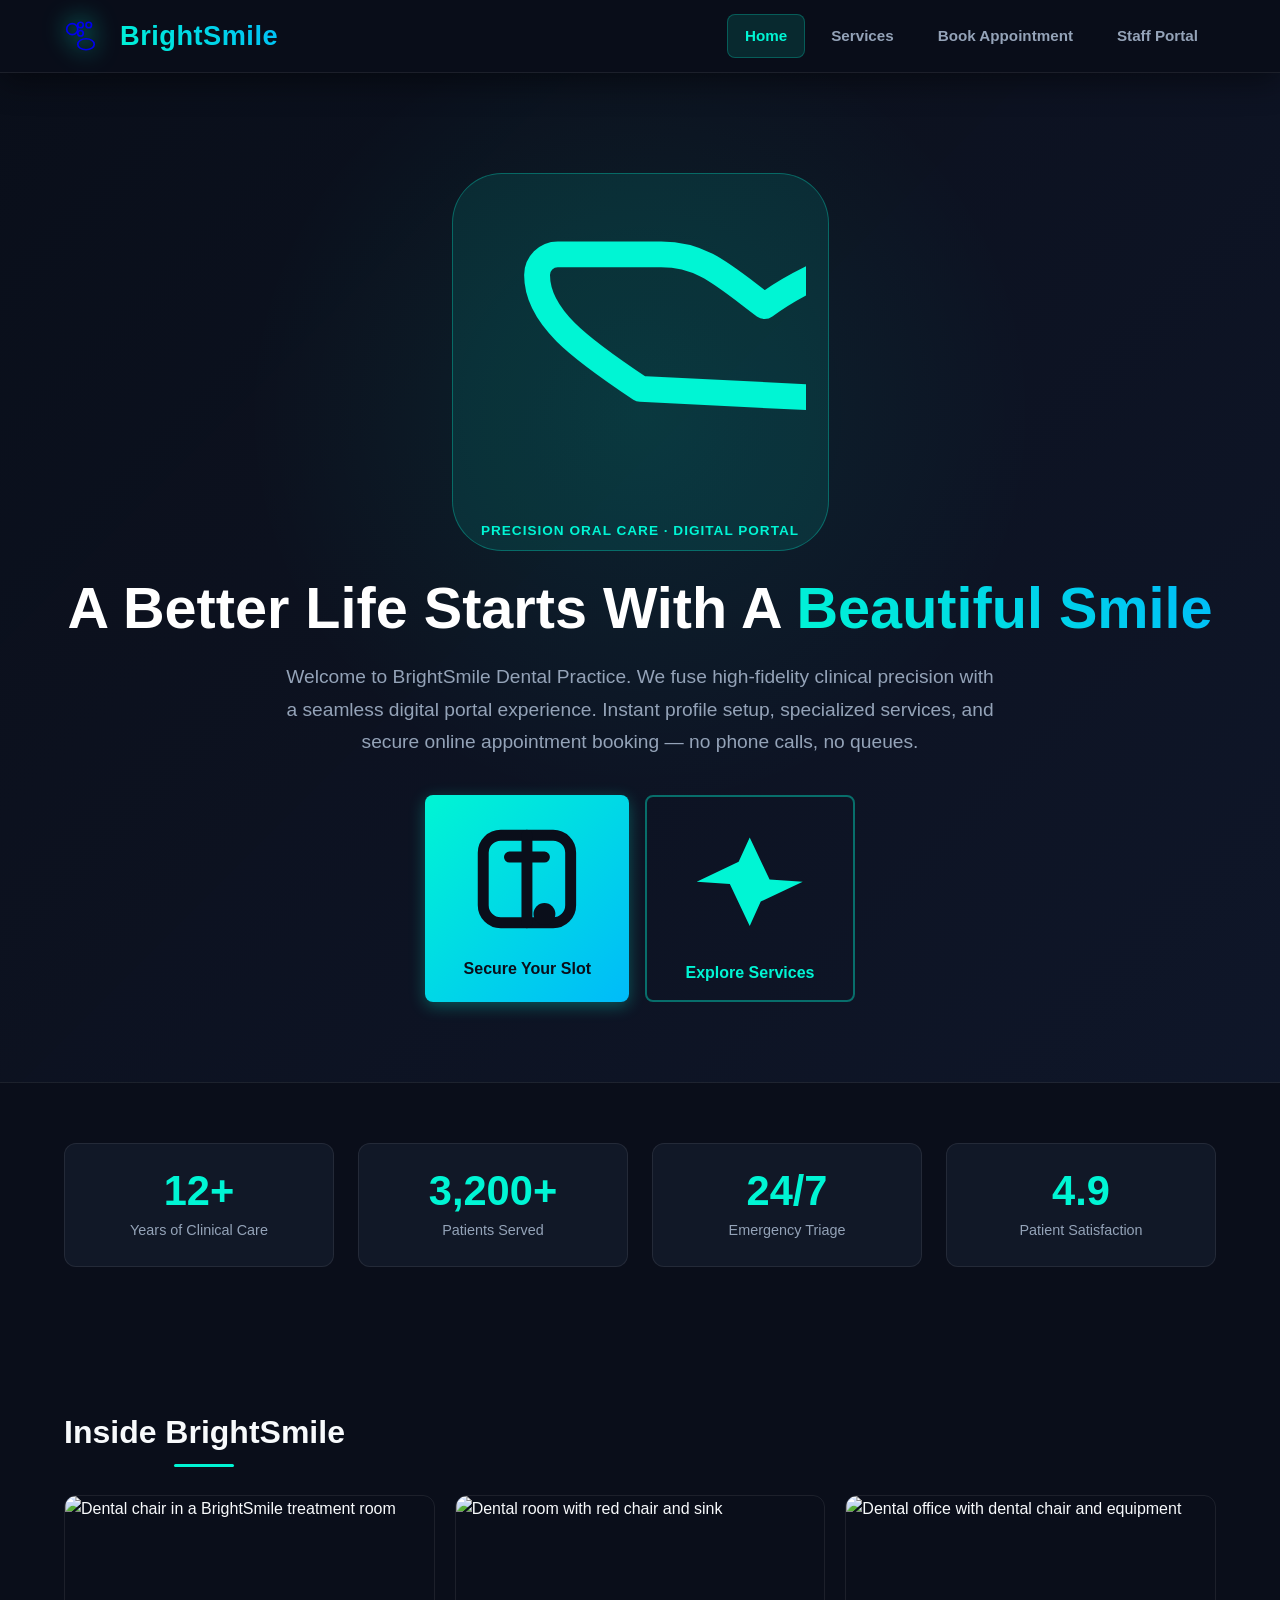
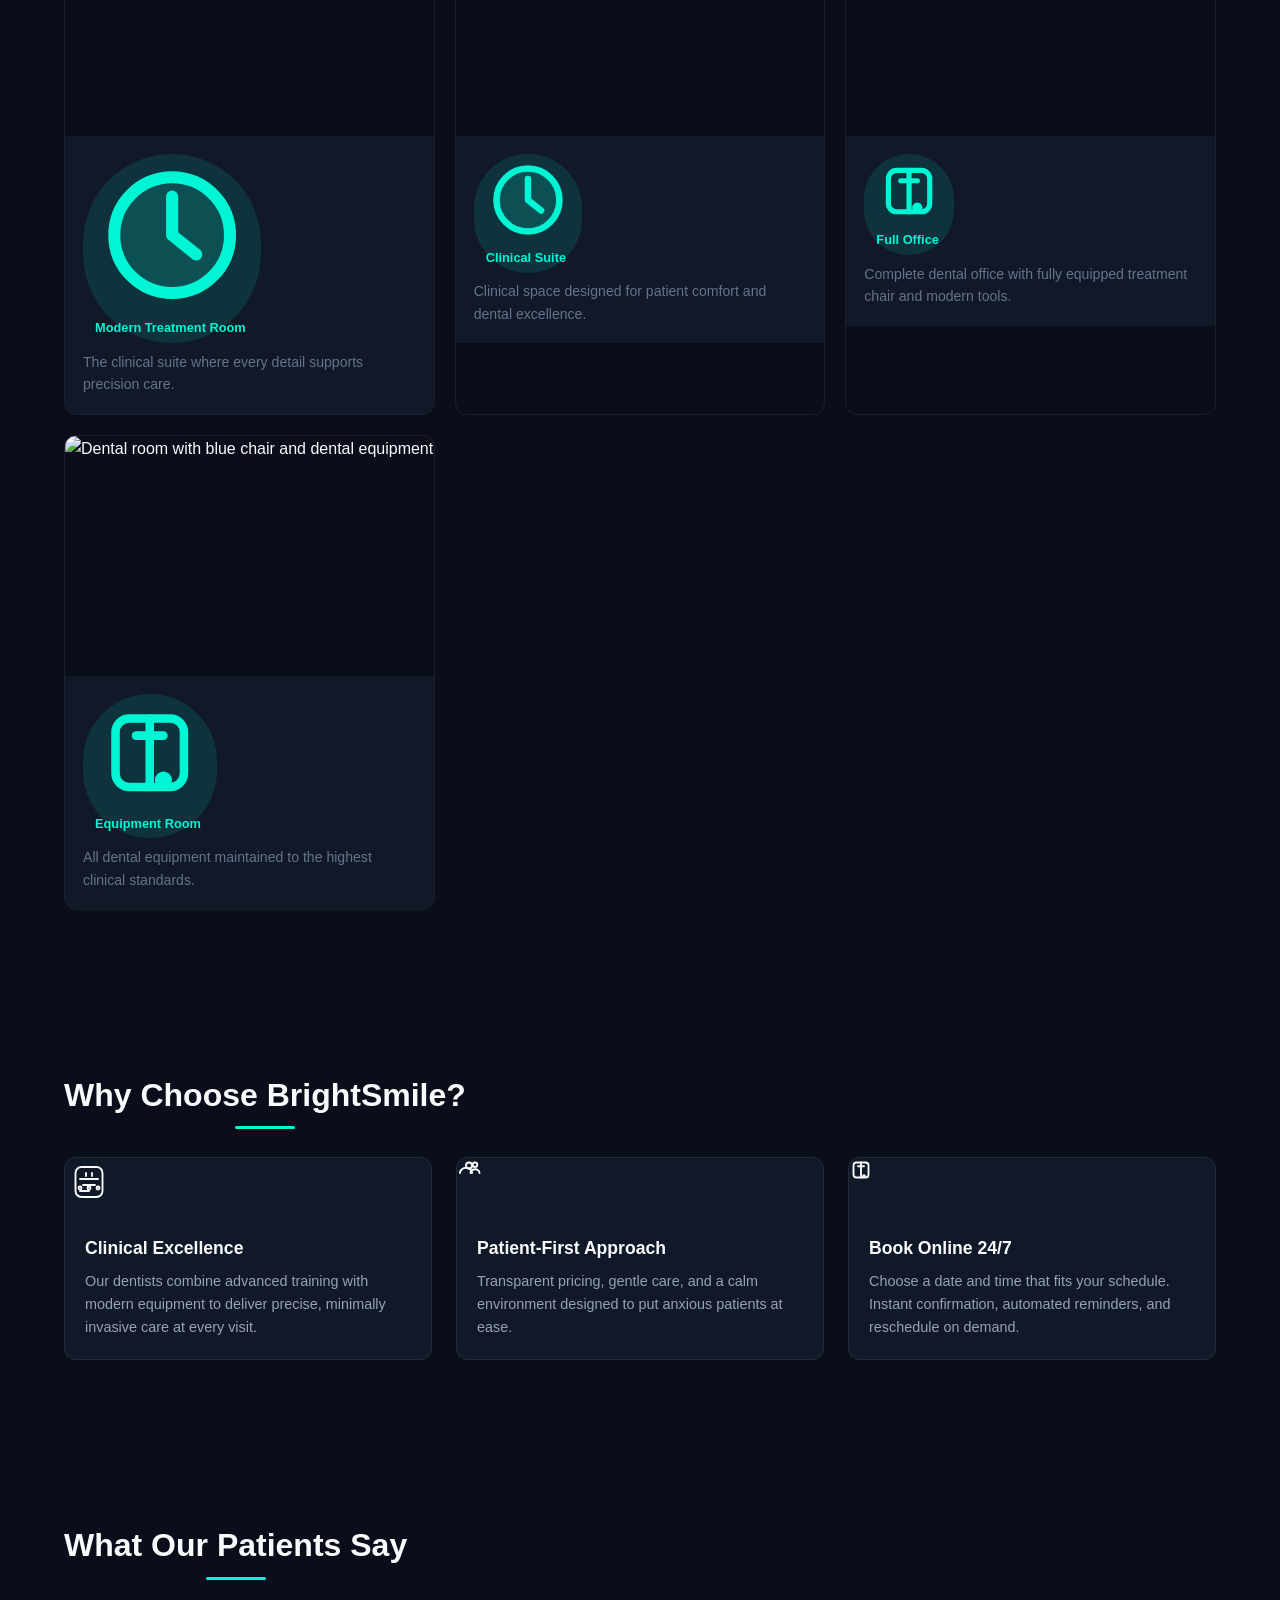
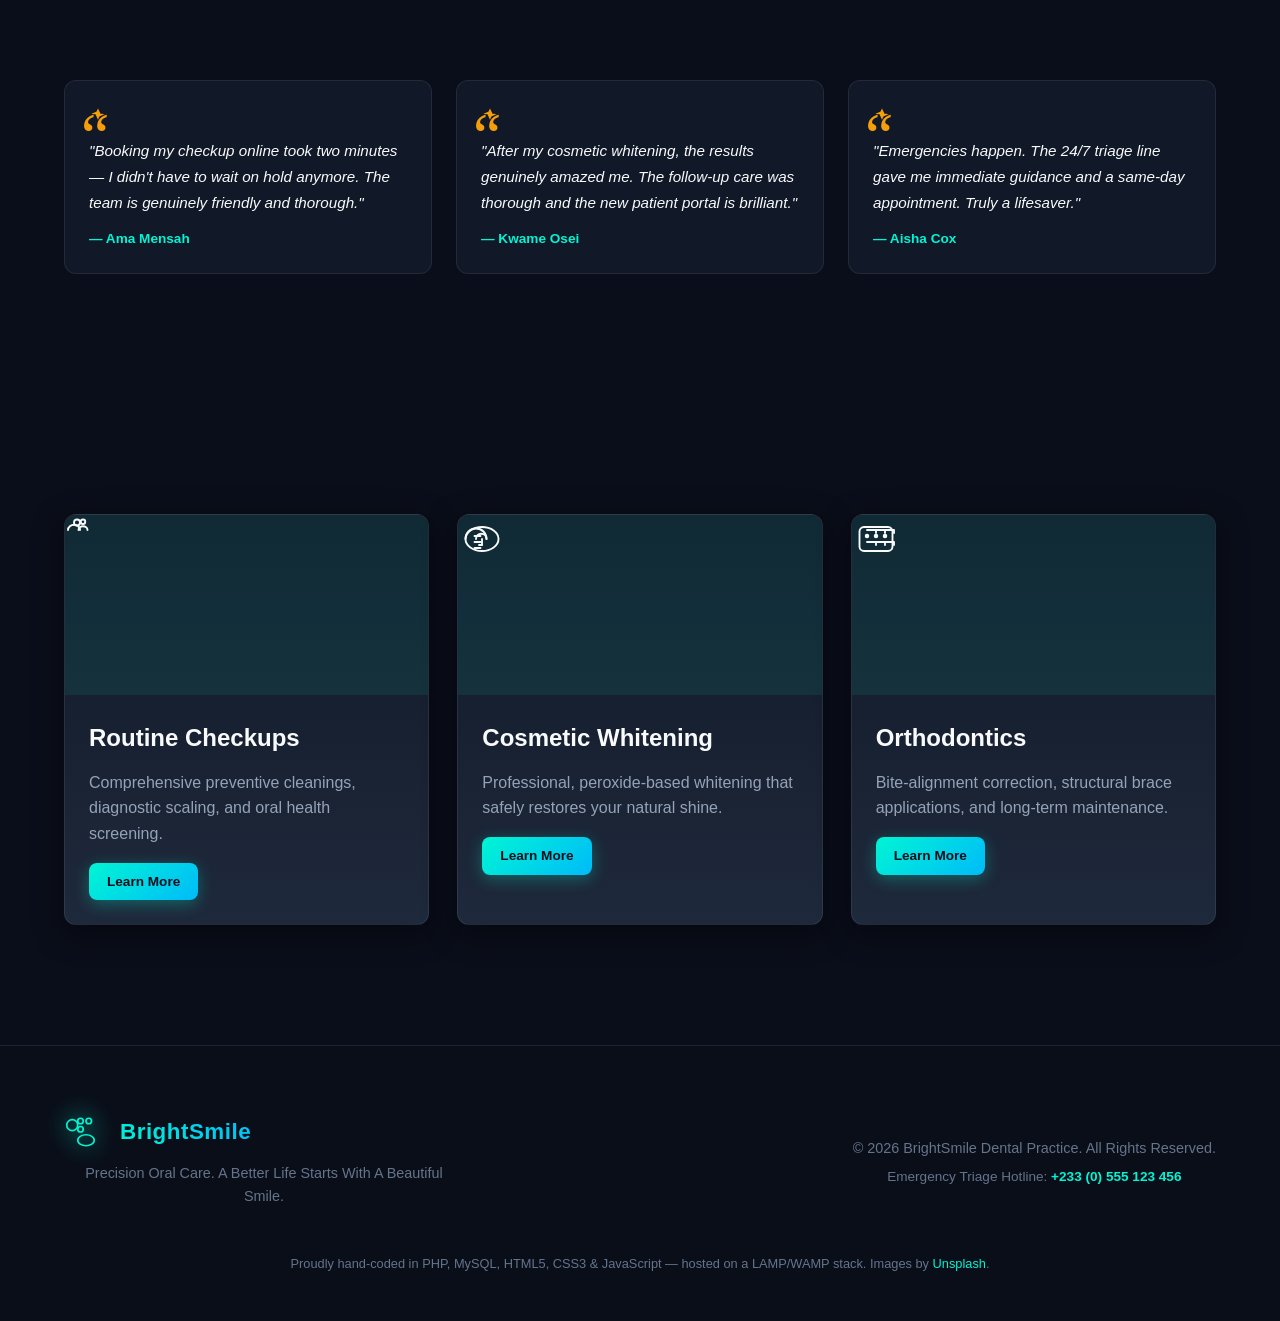
==== commit 25360ee2: "fix: Fix Unsplash image URLs (424->404), integrate verified photos, update manifest" ====
--- a/index.html
+++ b/index.html
@@ -101,7 +101,7 @@
                 </div>
             </div>
             <div class="image-card">
-                <img src="https://images.unsplash.com/photo-1675686363422-7d7ab88ee530?fm=jpg&q=60&w=800&auto=format&fit=crop" alt="Dental office with dental chair and equipment" loading="lazy">
+                <img src="https://images.unsplash.com/photo-1598256989800-fe5f95da9787?fm=jpg&q=60&w=800&auto=format&fit=crop" alt="Dental office with dental chair and equipment" loading="lazy">
                 <div class="image-card-body">
                     <div class="image-card-badge"><span class="svg-icon-sm"><svg viewBox="0 0 32 32" fill="none" stroke="currentColor" stroke-width="2.5" stroke-linecap="round" stroke-linejoin="round"><rect x="6" y="6" width="20" height="20" rx="4"/><path d="M16 6v20M12 11h8"/><circle cx="20" cy="24" r="2.5" fill="currentColor" stroke="none"/></svg></span> Full Office</div>
                     <p>Complete dental office with fully equipped treatment chair and modern tools.</p>
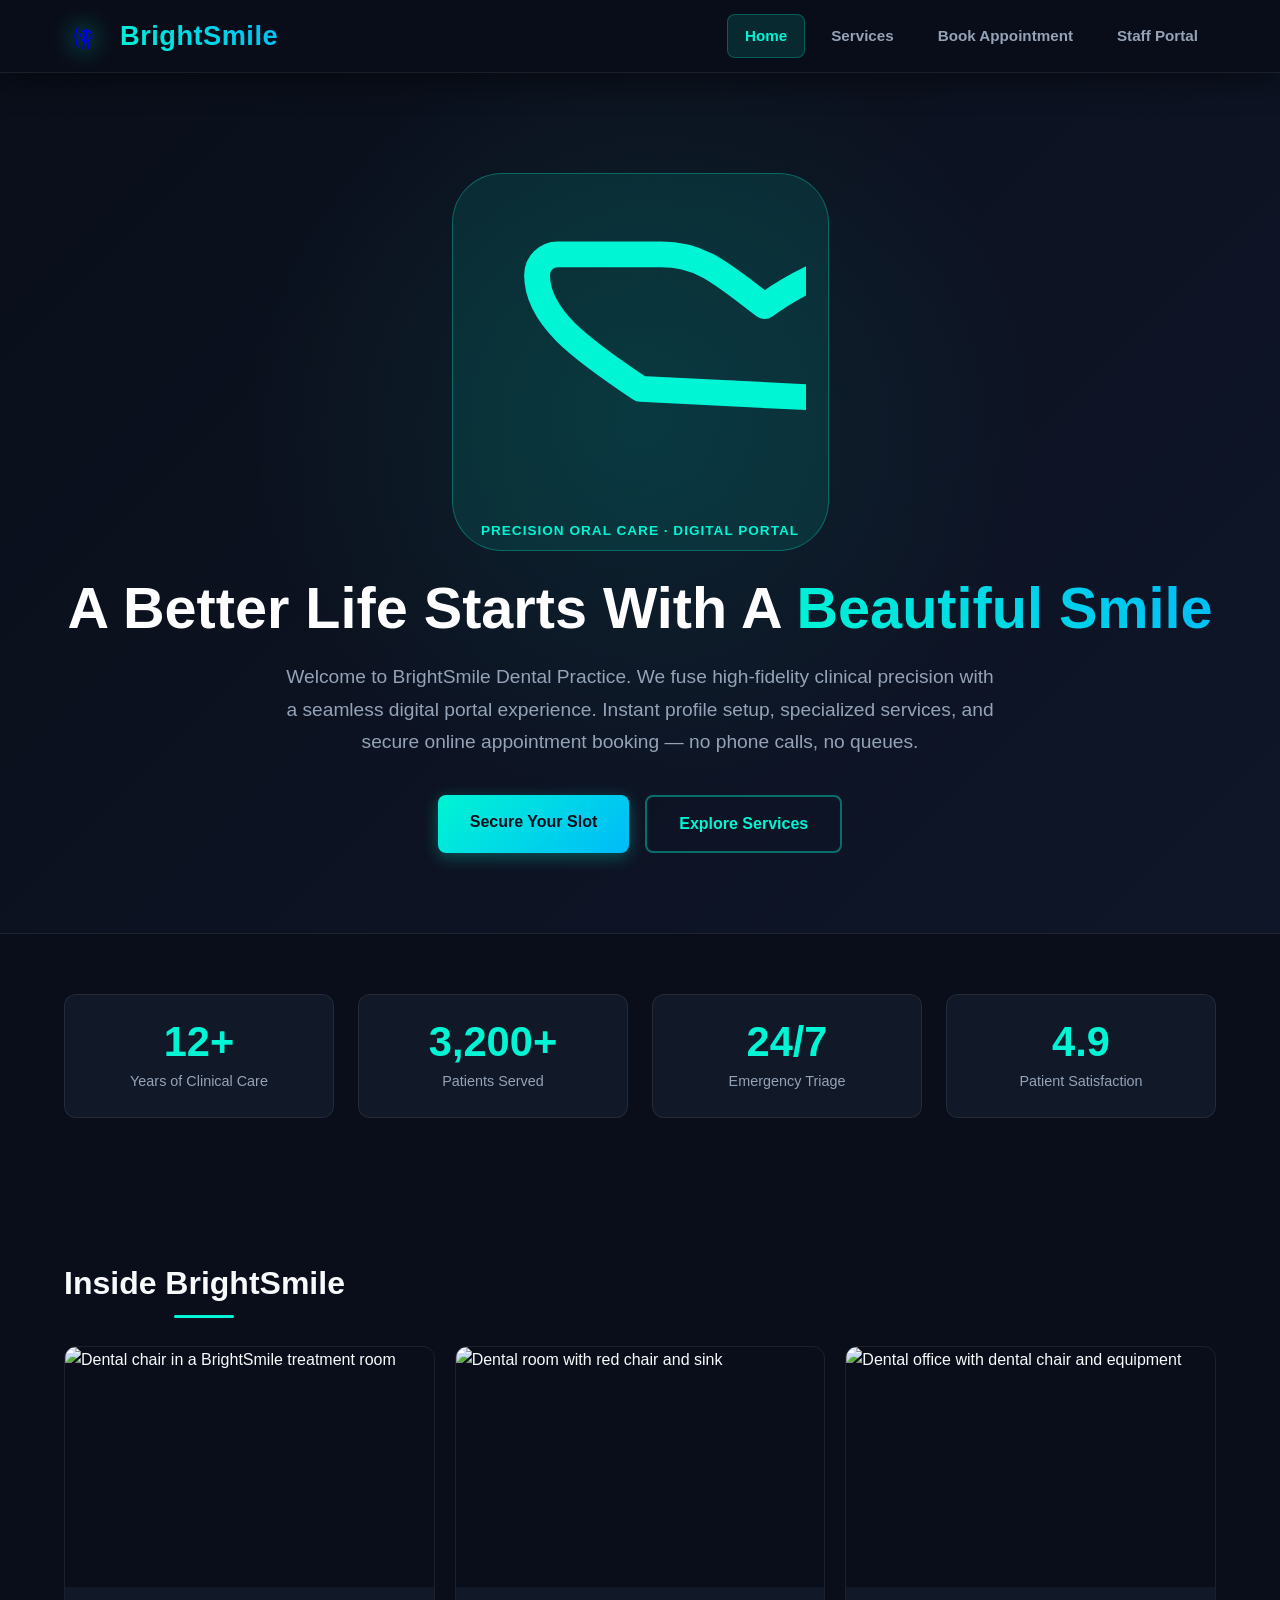
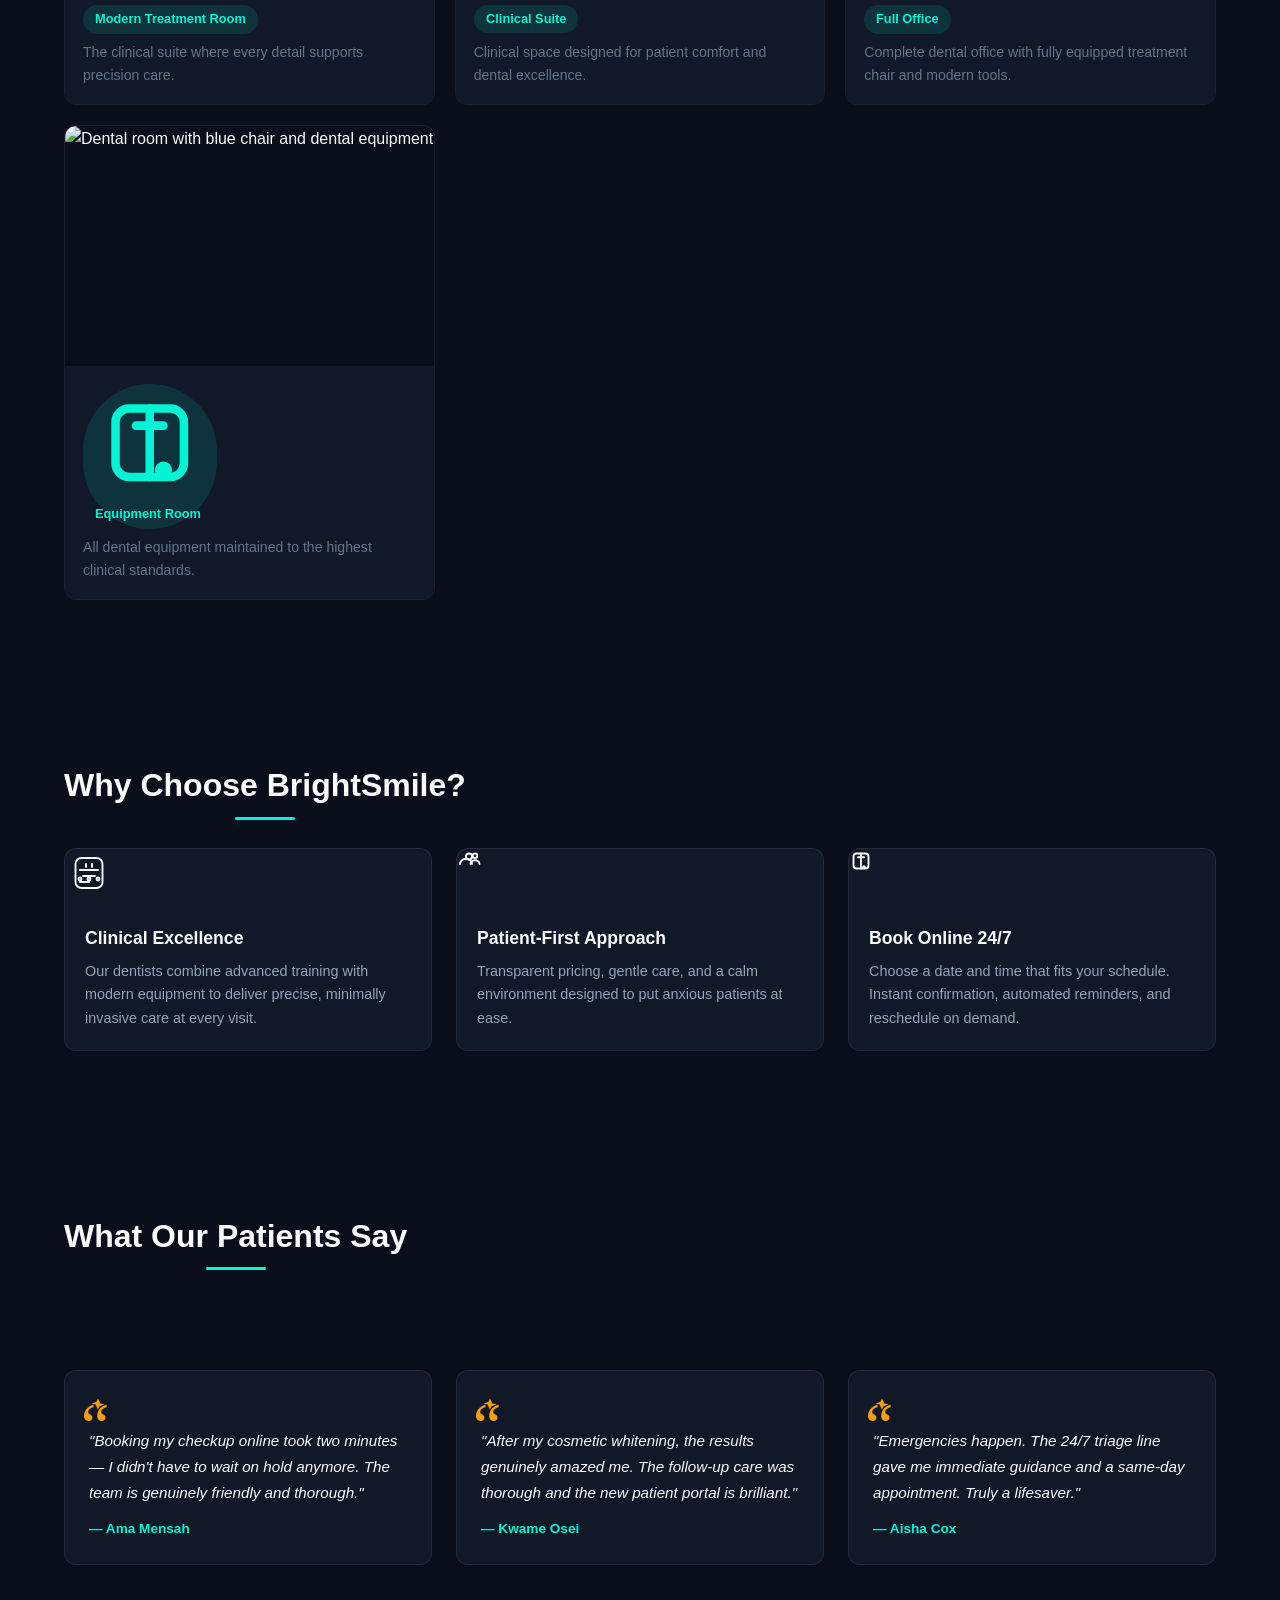
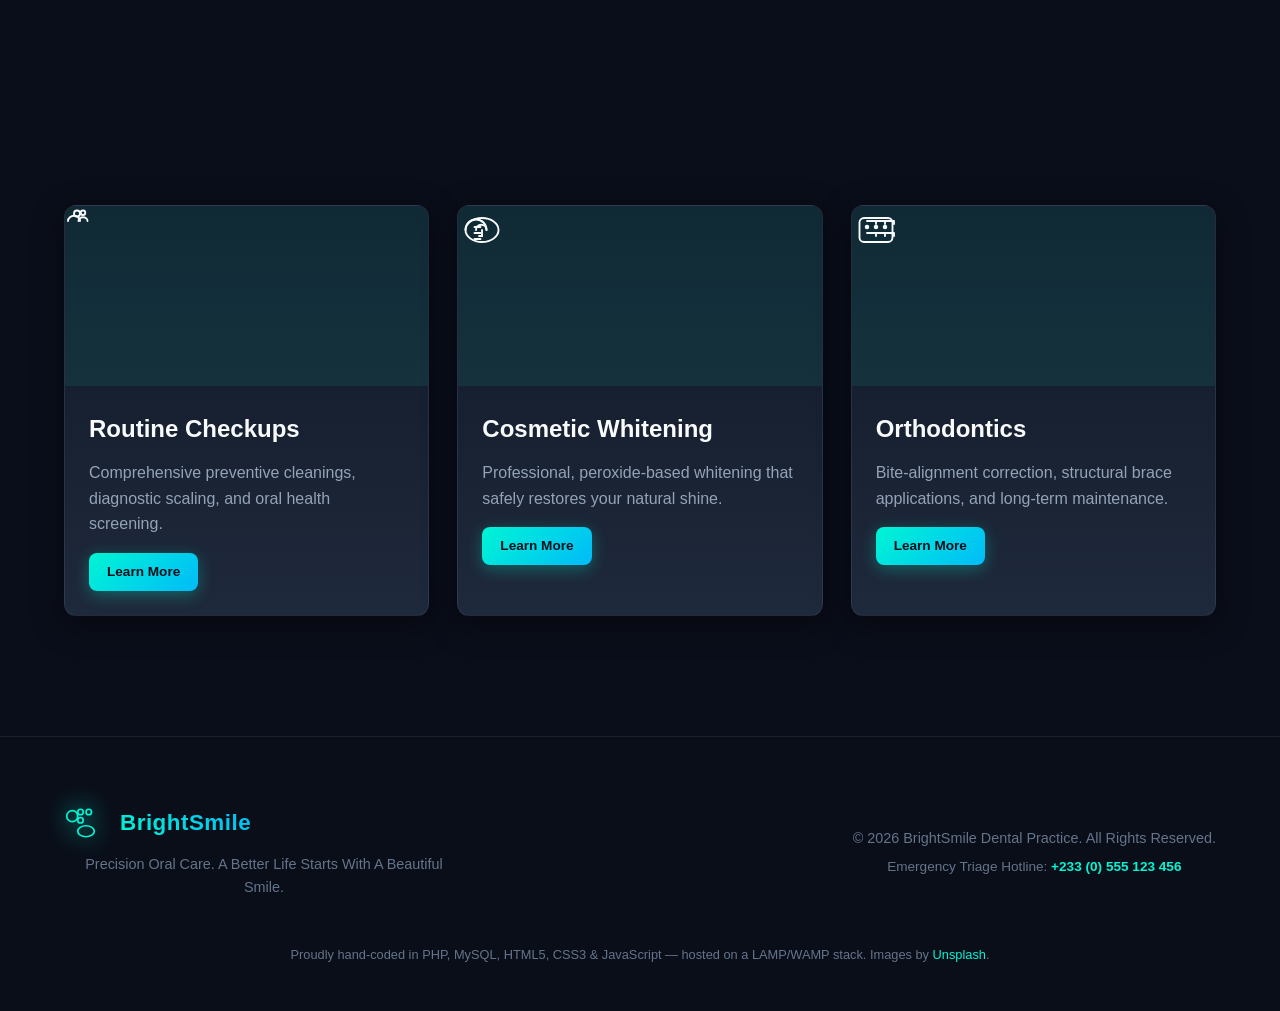
==== commit 1a40d7b5: "chore: Remove all SVG icons, replace with standard buttons and online images, fix logo" ====
--- a/index.html
+++ b/index.html
@@ -14,11 +14,9 @@
     <div class="container nav-container">
         <a href="index.html" class="logo-group">
             <svg class="logo-img" viewBox="0 0 64 64" fill="none" stroke="currentColor" stroke-width="2.5" stroke-linecap="round" stroke-linejoin="round">
-                <path d="M12 30c4.4 0 8-3.6 8-8s-3.6-8-8-8-8 3.6-8 8 3.6 8 8 8z"/>
-                <path d="M24 20c2.2 0 4-1.8 4-4s-1.8-4-4-4-4 1.8-4 4 1.8 4 4 4z"/>
-                <path d="M36 20c2.2 0 4-1.8 4-4s-1.8-4-4-4-4 1.8-4 4 1.8 4 4 4z"/>
-                <path d="M24 32c2.2 0 4-1.8 4-4s-1.8-4-4-4-4 1.8-4 4 1.8 4 4 4z"/>
-                <ellipse cx="32" cy="44" rx="12" ry="8"/>
+                <path d="M20 48 L16 32 L20 20" stroke-linecap="round" stroke-linejoin="round"/>
+                <path d="M28 50 L32 22 L36 50" stroke-linecap="round" stroke-linejoin="round"/>
+                <circle cx="32" cy="32" r="8" stroke-dasharray="4 4"/>
             </svg>
             <span class="logo-text">BrightSmile</span>
         </a>
@@ -47,14 +45,9 @@
         <h1 class="hero-title">A Better Life Starts With A <span class="highlight">Beautiful Smile</span></h1>
         <p class="hero-subtitle">Welcome to BrightSmile Dental Practice. We fuse high-fidelity clinical precision with a seamless digital portal experience. Instant profile setup, specialized services, and secure online appointment booking &mdash; no phone calls, no queues.</p>
         <div class="hero-buttons">
-            <a href="booking.html" class="btn btn-primary">
-                <span class="svg-icon-sm" style="margin-right:8px;"><svg viewBox="0 0 32 32" fill="none" stroke="currentColor" stroke-width="2.5" stroke-linecap="round" stroke-linejoin="round"><rect x="6" y="6" width="20" height="20" rx="4"/><path d="M16 6v20M12 11h8"/><circle cx="20" cy="24" r="2.5" fill="currentColor" stroke="none"/></svg></span>
-                Secure Your Slot
-            </a>
-            <a href="services.html" class="btn btn-outline">
-                <span class="svg-icon-sm" style="margin-right:8px;"><svg viewBox="0 0 32 32" fill="currentColor" stroke="none"><path d="M16 6l4.5 9.5L28 16l-9.5 4.5L16 26l-4.5-9.5L4 16l9.5-4.5L16 6z"/></svg></span>
-                Explore Services
-            </a>
+            <a href="booking.html" class="btn btn-primary">Secure Your Slot</a>
+            <a href="services.html" class="btn btn-outline">Explore Services</a>
+        </div>
         </div>
     </div>
 </section>
@@ -89,21 +82,21 @@
             <div class="image-card">
                 <img src="https://images.unsplash.com/photo-1642844613096-7b743b7d9915?fm=jpg&q=60&w=800&auto=format&fit=crop" alt="Dental chair in a BrightSmile treatment room" loading="lazy">
                 <div class="image-card-body">
-                    <div class="image-card-badge"><span class="svg-icon-sm"><svg viewBox="0 0 32 32" fill="none" stroke="currentColor" stroke-width="2.5" stroke-linecap="round" stroke-linejoin="round"><circle cx="16" cy="16" r="12" fill="rgba(0,245,212,0.15)" stroke="var(--teal-glow)"/><path d="M16 8v8l5 4"/></svg></span> Modern Treatment Room</div>
+                    <div class="image-card-badge">Modern Treatment Room</div>
                     <p>The clinical suite where every detail supports precision care.</p>
                 </div>
             </div>
             <div class="image-card">
                 <img src="https://images.unsplash.com/photo-1734518352260-acb18b3f1e9c?fm=jpg&q=60&w=800&auto=format&fit=crop" alt="Dental room with red chair and sink" loading="lazy">
                 <div class="image-card-body">
-                    <div class="image-card-badge"><span class="svg-icon-sm"><svg viewBox="0 0 32 32" fill="none" stroke="currentColor" stroke-width="2.5" stroke-linecap="round" stroke-linejoin="round"><circle cx="16" cy="16" r="12" fill="rgba(0,245,212,0.15)" stroke="var(--teal-glow)"/><path d="M16 8v8l5 4"/></svg></span> Clinical Suite</div>
+                    <div class="image-card-badge">Clinical Suite</div>
                     <p>Clinical space designed for patient comfort and dental excellence.</p>
                 </div>
             </div>
             <div class="image-card">
                 <img src="https://images.unsplash.com/photo-1598256989800-fe5f95da9787?fm=jpg&q=60&w=800&auto=format&fit=crop" alt="Dental office with dental chair and equipment" loading="lazy">
                 <div class="image-card-body">
-                    <div class="image-card-badge"><span class="svg-icon-sm"><svg viewBox="0 0 32 32" fill="none" stroke="currentColor" stroke-width="2.5" stroke-linecap="round" stroke-linejoin="round"><rect x="6" y="6" width="20" height="20" rx="4"/><path d="M16 6v20M12 11h8"/><circle cx="20" cy="24" r="2.5" fill="currentColor" stroke="none"/></svg></span> Full Office</div>
+                    <div class="image-card-badge">Full Office</div>
                     <p>Complete dental office with fully equipped treatment chair and modern tools.</p>
                 </div>
             </div>
--- a/css/style.css
+++ b/css/style.css
@@ -840,6 +840,37 @@
 
 .btn-sm { padding: 8px 18px; font-size: 0.85rem; }
 
+/* ---- Proper block buttons (staff portal) ---- */
+.btn-block {
+    display: block;
+    width: 100%;
+    padding: 13px 20px;
+    font-size: 1rem;
+    border-radius: var(--radius-sm);
+    text-align: center;
+}
+
+.btn-danger {
+    display: block;
+    width: 100%;
+    padding: 13px 20px;
+    background: var(--crimson);
+    color: white;
+    border: none;
+    border-radius: var(--radius-sm);
+    font-weight: 700;
+    font-size: 1rem;
+    cursor: pointer;
+    box-shadow: 0 4px 16px rgba(239, 68, 68, 0.3);
+    transition: all 0.3s ease;
+}
+
+.btn-danger:hover {
+    box-shadow: 0 6px 24px rgba(239, 68, 68, 0.5);
+    background: #dc2626;
+    transform: translateY(-2px);
+}
+
 /* ---- Services Grid ---- */
 .services-grid {
     display: grid;
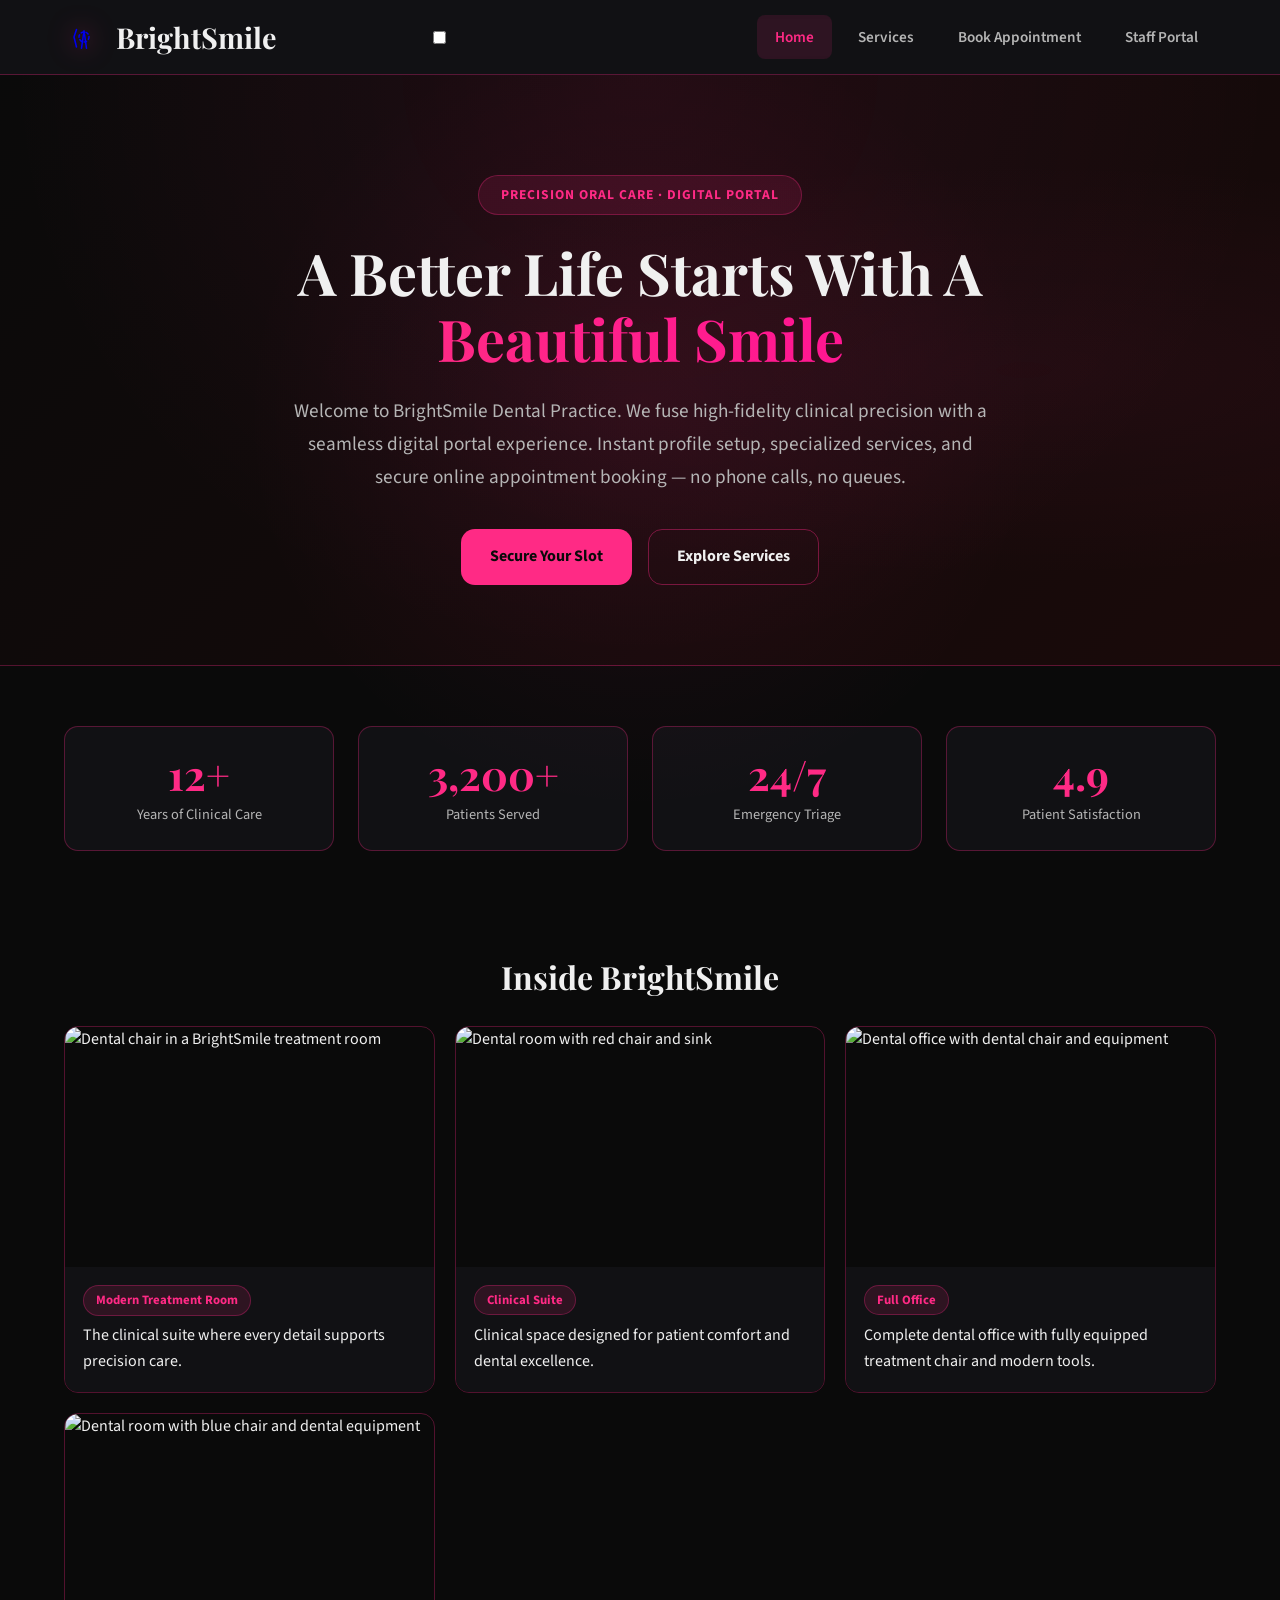
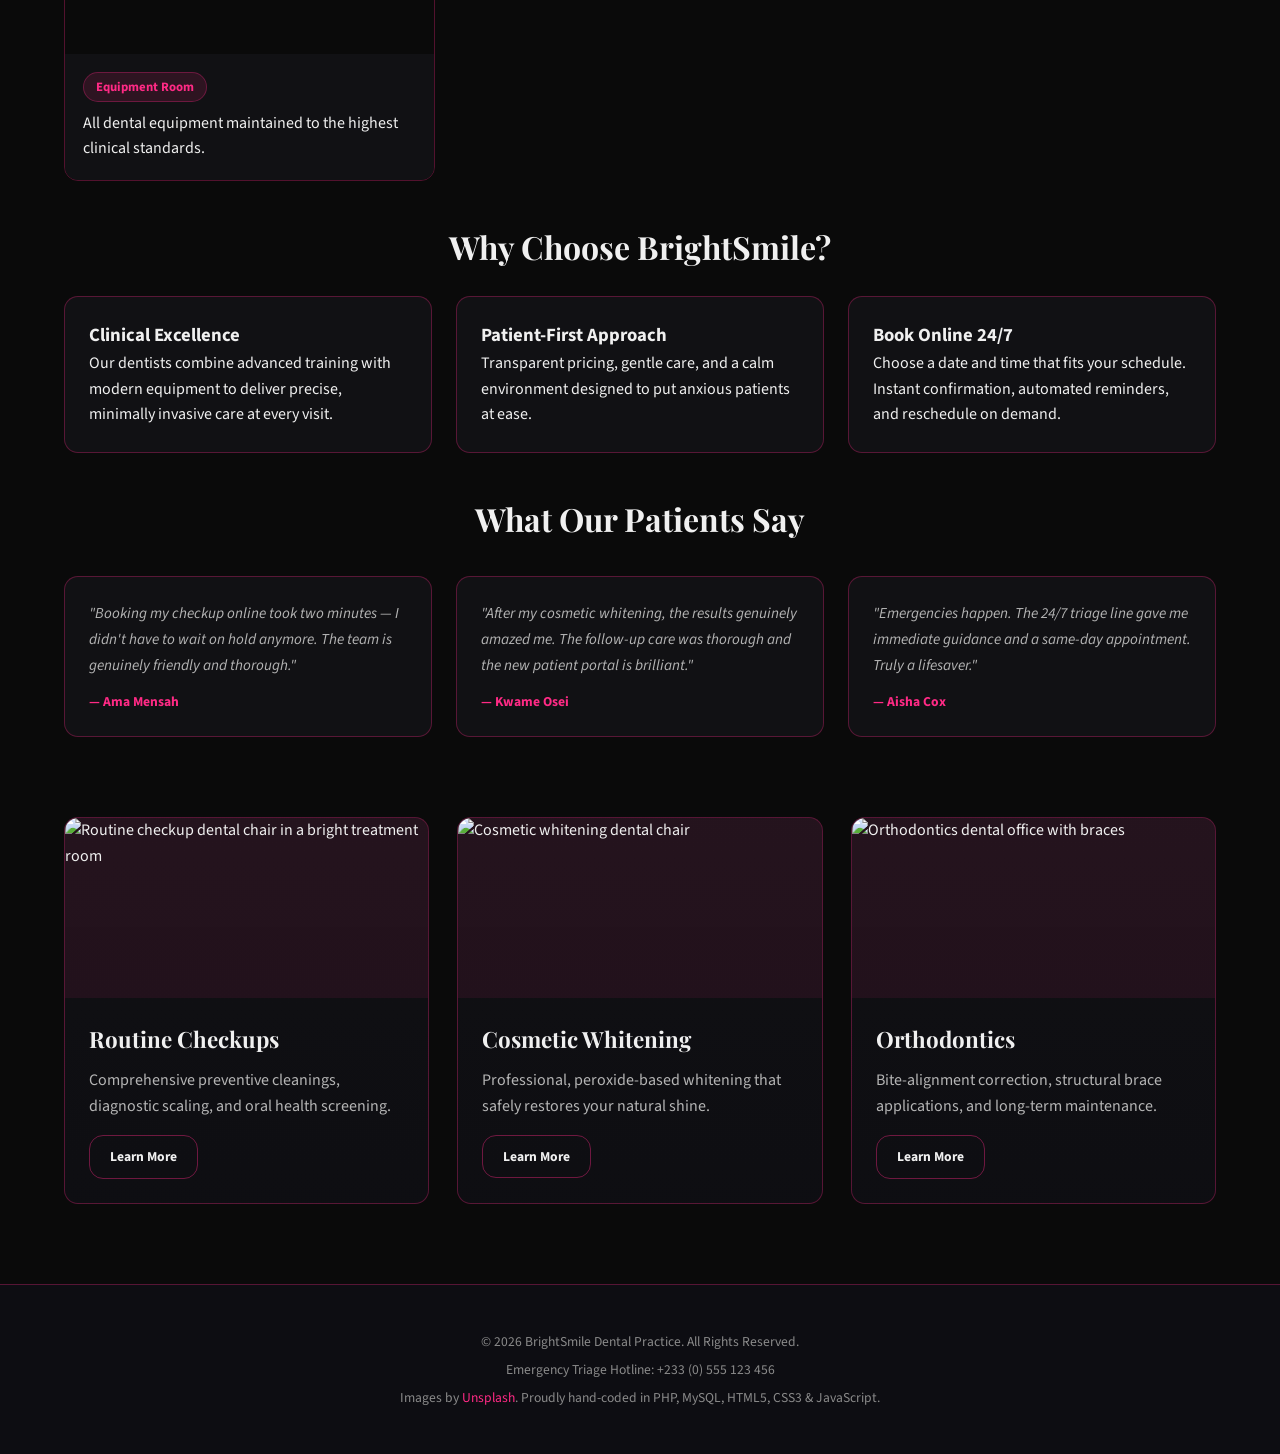
==== commit 16f99766: "feat: Rebuild home, services, and staff portal with deep-space-luxury design, standard buttons, no S" ====
--- a/index.html
+++ b/index.html
@@ -5,17 +5,156 @@
     <meta name="viewport" content="width=device-width, initial-scale=1.0">
     <title>BrightSmile Dental Practice Portal</title>
     <meta name="description" content="BrightSmile Dental Practice – modern clinical web portal for scheduling, staff access, and patient records.">
-    <link rel="stylesheet" href="css/style.css">
-    <link rel="icon" href="data:image/svg+xml,<svg xmlns='http://www.w3.org/2000/svg' viewBox='0 0 64 64'><ellipse cx='32' cy='28' rx='14' ry='12'/><ellipse cx='32' cy='28' rx='14' ry='12' transform='translate(0 8)'/><ellipse cx='32' cy='28' rx='14' ry='12' transform='translate(0 16)'/><ellipse cx='32' cy='28' rx='14' ry='12' transform='translate(0 24)'/><ellipse cx='32' cy='20' rx='14' ry='12' transform='translate(0 4)'/><ellipse cx='32' cy='12' rx='14' ry='12' transform='translate(0 4)'/><rect x='18' y='16' width='12' height='6' rx='2'/><rect x='34' y='16' width='12' height='6' rx='2'/><rect x='18' y='24' width='12' height='6' rx='2'/><rect x='34' y='24' width='12' height='6' rx='2'/></svg>">
+    <link rel="preconnect" href="https://fonts.googleapis.com">
+    <link href="https://fonts.googleapis.com/css2?family=Playfair+Display:ital,wght@0,400;0,700;1,400&family=Source+Sans+3:wght@400;600;700&display=swap" rel="stylesheet">
+    <link rel="icon" href="data:image/svg+xml,<svg xmlns='http://www.w3.org/2000/svg' viewBox='0 0 64 64'><path d='M20 48 L16 32 L20 20' stroke-linecap='round' stroke-linejoin='round' stroke='currentColor' fill='none' stroke-width='2.5'/><path d='M28 50 L32 22 L36 50' stroke-linecap='round' stroke-linejoin='round' stroke='currentColor' fill='none' stroke-width='2.5'/><circle cx='32' cy='32' r='8' stroke-dasharray='4 4' stroke='currentColor' fill='none' stroke-width='2.5'/></svg>">
+    <style>
+        :root {
+            --bg: #0a0a0a;
+            --bg-card: rgba(20, 20, 24, 0.76);
+            --bg-card2: rgba(15, 15, 20, 0.85);
+            --pink: #ff2a85;
+            --pink-strong: #ff1493;
+            --ink: #f0f0f0;
+            --ink-soft: #b5b5b5;
+            --ink-muted: #8a8a8a;
+            --glass: rgba(20, 20, 24, 0.76);
+            --glass-border: rgba(255, 42, 133, 0.3);
+            --shadow: 0 8px 32px rgba(255, 20, 133, 0.12);
+            --radius: 14px;
+            --font-display: 'Playfair Display', Georgia, serif;
+            --font-ui: 'Source Sans 3', 'Segoe UI', Roboto, Helvetica, Arial, sans-serif;
+        }
+        * { margin: 0; padding: 0; box-sizing: border-box; }
+        html { scroll-behavior: smooth; }
+        body {
+            background: var(--bg);
+            color: var(--ink);
+            font-family: var(--font-ui);
+            line-height: 1.6;
+            min-height: 100vh;
+        }
+        .container { width: 90%; max-width: 1200px; margin: 0 auto; }
+        .btn {
+            display: inline-block;
+            padding: 14px 28px;
+            border-radius: var(--radius);
+            font-weight: 700;
+            font-size: 1rem;
+            text-decoration: none;
+            cursor: pointer;
+            transition: all 0.3s ease;
+            border: 1px solid transparent;
+            font-family: var(--font-ui);
+            text-align: center;
+        }
+        .btn-primary { background: var(--pink); color: #0a0a0a; }
+        .btn-primary:hover { background: var(--pink-strong); transform: translateY(-2px); box-shadow: 0 6px 24px rgba(255, 20, 133, 0.35); }
+        .btn-outline { background: transparent; color: var(--ink); border-color: rgba(255, 42, 133, 0.4); }
+        .btn-outline:hover { background: rgba(255, 42, 133, 0.1); border-color: var(--pink); transform: translateY(-2px); box-shadow: 0 0 20px rgba(255, 42, 133, 0.2); }
+        .btn-sm { padding: 10px 20px; font-size: 0.85rem; }
+
+        .navbar {
+            background: var(--bg-card);
+            backdrop-filter: blur(12px);
+            border-bottom: 1px solid var(--glass-border);
+            padding: 14px 0;
+            position: sticky;
+            top: 0;
+            z-index: 1000;
+        }
+        .nav-container { display: flex; justify-content: space-between; align-items: center; }
+        .logo-group { display: flex; align-items: center; gap: 12px; text-decoration: none; }
+        .logo-img { width: 40px; height: 40px; filter: drop-shadow(0 0 12px rgba(255, 42, 133, 0.5)); transition: transform 0.3s; }
+        .logo-group:hover .logo-img { transform: scale(1.08); }
+        .logo-text { font-family: var(--font-display); font-size: 1.8rem; font-weight: 700; color: var(--ink); }
+        .nav-links { display: flex; gap: 8px; list-style: none; }
+        .nav-links a { display: block; padding: 10px 18px; text-decoration: none; color: var(--ink-soft); font-weight: 600; font-size: 0.95rem; border-radius: 8px; transition: all 0.3s ease; }
+        .nav-links a:hover { color: var(--pink); background: rgba(255, 42, 133, 0.08); }
+        .nav-links a.active { color: var(--pink); background: rgba(255, 42, 133, 0.12); }
+
+        .hero {
+            position: relative;
+            padding: 100px 0 80px;
+            text-align: center;
+            background: radial-gradient(ellipse at 50% 0%, rgba(255, 42, 133, 0.08) 0%, transparent 70%),
+                        radial-gradient(ellipse at 80% 50%, rgba(255, 42, 133, 0.05) 0%, transparent 50%),
+                        linear-gradient(135deg, #0a0a0a 0%, #1a0a0a 100%);
+            border-bottom: 1px solid var(--glass-border);
+        }
+        .hero-glow { position: absolute; top: -60px; left: 50%; transform: translateX(-50%); width: 800px; height: 800px; background: radial-gradient(circle, rgba(255, 42, 133, 0.08) 0%, transparent 70%); pointer-events: none; }
+        .hero-content { position: relative; z-index: 1; max-width: 900px; }
+        .hero-badge { display: inline-block; padding: 8px 22px; background: rgba(255, 42, 133, 0.12); border: 1px solid rgba(255, 42, 133, 0.3); border-radius: 50px; color: var(--pink); font-weight: 700; letter-spacing: 1px; text-transform: uppercase; font-size: 0.85rem; margin-bottom: 24px; }
+        .hero-title { font-family: var(--font-display); font-size: 3.6rem; font-weight: 700; color: var(--ink); line-height: 1.15; margin-bottom: 24px; }
+        .hero-subtitle { font-size: 1.2rem; color: var(--ink-soft); margin-bottom: 36px; max-width: 720px; margin-left: auto; margin-right: auto; line-height: 1.7; }
+        .hero-buttons { display: flex; gap: 16px; justify-content: center; flex-wrap: wrap; }
+
+        .stats-row { display: grid; grid-template-columns: repeat(auto-fit, minmax(200px, 1fr)); gap: 24px; padding: 40px 0; }
+        .stat-card { background: var(--bg-card); border: 1px solid var(--glass-border); border-radius: var(--radius); padding: 24px; text-align: center; transition: all 0.3s ease; }
+        .stat-card:hover { border-color: var(--pink); box-shadow: var(--shadow); }
+        .stat-number { font-family: var(--font-display); font-size: 2.6rem; font-weight: 700; color: var(--pink); line-height: 1.1; }
+        .stat-label { color: var(--ink-soft); font-size: 0.9rem; margin-top: 6px; }
+
+        .image-gallery { margin-top: 20px; }
+        .image-grid { display: grid; grid-template-columns: repeat(auto-fit, minmax(280px, 1fr)); gap: 20px; }
+        .image-card { position: relative; border-radius: var(--radius); overflow: hidden; border: 1px solid var(--glass-border); animation: fadeUp 0.6s ease forwards; }
+        .image-card:hover img { transform: scale(1.06); }
+        .image-card img { width: 100%; height: 240px; object-fit: cover; display: block; transition: transform 0.5s ease; }
+        .image-card-body { padding: 18px; background: var(--bg-card); }
+        .image-card-badge { display: inline-block; padding: 4px 12px; background: rgba(255, 42, 133, 0.12); border: 1px solid rgba(255, 42, 133, 0.3); border-radius: 999px; color: var(--pink); font-weight: 700; font-size: 0.8rem; margin-bottom: 8px; }
+
+        .media-section h2 { font-family: var(--font-display); font-size: 2rem; color: var(--ink); margin-bottom: 24px; text-align: center; }
+        .media-grid { display: grid; grid-template-columns: repeat(auto-fit, minmax(280px, 1fr)); gap: 24px; }
+        .media-card { background: var(--bg-card); border: 1px solid var(--glass-border); border-radius: var(--radius); padding: 24px; transition: all 0.3s ease; animation: fadeUp 0.6s ease forwards; }
+        .media-card:hover { border-color: var(--pink); transform: translateY(-4px); box-shadow: var(--shadow); }
+        .media-card-body h3 { font-family: var(--font-display); font-size: 1.2rem; color: var(--ink); margin-bottom: 8px; }
+        .media-card-body p { color: var(--ink-soft); font-size: 0.92rem; line-height: 1.6; }
+
+        .testimonial-grid { display: grid; grid-template-columns: repeat(auto-fit, minmax(300px, 1fr)); gap: 24px; margin-top: 32px; }
+        .testimonial { background: var(--bg-card); border: 1px solid var(--glass-border); border-radius: var(--radius); padding: 24px; animation: fadeUp 0.6s ease forwards; }
+        .testimonial p { font-size: 0.95rem; line-height: 1.7; color: var(--ink-soft); margin-bottom: 12px; font-style: italic; }
+        .author { font-size: 0.85rem; color: var(--pink); font-weight: 700; }
+
+        .services-grid { display: grid; grid-template-columns: repeat(auto-fit, minmax(320px, 1fr)); gap: 28px; padding: 40px 0; }
+        .service-card { background: linear-gradient(180deg, var(--bg-card), var(--bg-card2)); border: 1px solid var(--glass-border); border-radius: var(--radius); overflow: hidden; transition: all 0.3s ease; animation: fadeUp 0.6s ease forwards; }
+        .service-card:hover { border-color: var(--pink); transform: translateY(-6px); box-shadow: var(--shadow); }
+        .service-icon { width: 100%; height: 180px; object-fit: cover; display: block; background: rgba(255, 42, 133, 0.08); }
+        .service-card-body { padding: 24px; }
+        .service-card-body h3 { font-family: var(--font-display); font-size: 1.4rem; color: var(--ink); margin-bottom: 10px; }
+        .service-card-body p { color: var(--ink-soft); line-height: 1.6; margin-bottom: 16px; }
+        .service-card-body .btn { margin-right: 10px; }
+
+        .footer { background: var(--bg-card2); border-top: 1px solid var(--glass-border); margin-top: auto; padding: 40px 0; text-align: center; }
+        .footer p { font-size: 0.85rem; color: var(--ink-muted); margin: 6px 0; }
+        .footer a { color: var(--pink); text-decoration: none; }
+        .footer a:hover { text-decoration: underline; }
+
+        @keyframes fadeUp { from { opacity: 0; transform: translateY(24px); } to { opacity: 1; transform: translateY(0); } }
+        @keyframes logoFloat { 0% { transform: translateY(0); } 50% { transform: translateY(-6px); } 100% { transform: translateY(0); } }
+        @keyframes pulse-number { 0%, 100% { transform: scale(1); opacity: 0.85; } 50% { transform: scale(1.08); opacity: 1; } }
+        .logo-float { animation: logoFloat 6s ease-in-out infinite; }
+        .pulse-number { animation: pulse-number 2s ease-in-out infinite; }
+
+        @media (prefers-reduced-motion: reduce) {
+            *,
+            *::before,
+            *::after { animation-duration: 0.01ms !important; transition-duration: 0.01ms !important; }
+        }
+        @media (max-width: 768px) {
+            .hero-title { font-size: 2.4rem; }
+            .hero { padding: 60px 0 40px; }
+            .hero-buttons { flex-direction: column; align-items: center; gap: 12px; }
+        }
+    </style>
 </head>
 <body>
 
 <header class="navbar">
     <div class="container nav-container">
         <a href="index.html" class="logo-group">
-            <svg class="logo-img" viewBox="0 0 64 64" fill="none" stroke="currentColor" stroke-width="2.5" stroke-linecap="round" stroke-linejoin="round">
-                <path d="M20 48 L16 32 L20 20" stroke-linecap="round" stroke-linejoin="round"/>
-                <path d="M28 50 L32 22 L36 50" stroke-linecap="round" stroke-linejoin="round"/>
+            <svg class="logo-img logo-float" viewBox="0 0 64 64" fill="none" stroke="currentColor" stroke-width="2.5" stroke-linecap="round" stroke-linejoin="round" aria-hidden="true">
+                <path d="M20 48 L16 32 L20 20"/>
+                <path d="M28 50 L32 22 L36 50"/>
                 <circle cx="32" cy="32" r="8" stroke-dasharray="4 4"/>
             </svg>
             <span class="logo-text">BrightSmile</span>
@@ -31,79 +170,69 @@
     </div>
 </header>
 
-<!-- ============ HERO / LANDING ============ -->
 <section class="hero">
     <div class="hero-glow"></div>
-    <div class="hero-overlay"></div>
-    <div class="hero-content">
-        <div class="hero-badge">
-            <span class="svg-inline" style="width:20px;height:20px;margin-right:8px;vertical-align:middle;">
-                <svg viewBox="0 0 32 32" fill="none" stroke="currentColor" stroke-width="2.5" stroke-linecap="round" stroke-linejoin="round"><path d="M16 20C10 16 6 13 6 9a2 2 0 012-2c0 0 4 0 10 0 4 0 6 2 10 5 4-3 10-5 10-5 6 0 10 0 10 5 0 5-4 7-10 7a2 2 0 01-2 2z"/></svg>
-            </span>
-            Precision Oral Care &middot; Digital Portal
-        </div>
-        <h1 class="hero-title">A Better Life Starts With A <span class="highlight">Beautiful Smile</span></h1>
+    <div class="container hero-content">
+        <div class="hero-badge">Precision Oral Care &middot; Digital Portal</div>
+        <h1 class="hero-title">A Better Life Starts With A <span style="font-family:var(--font-display);background:linear-gradient(45deg, var(--pink), var(--pink-strong));-webkit-background-clip:text;background-clip:text;-webkit-text-fill-color:transparent;color:transparent;">Beautiful Smile</span></h1>
         <p class="hero-subtitle">Welcome to BrightSmile Dental Practice. We fuse high-fidelity clinical precision with a seamless digital portal experience. Instant profile setup, specialized services, and secure online appointment booking &mdash; no phone calls, no queues.</p>
         <div class="hero-buttons">
             <a href="booking.html" class="btn btn-primary">Secure Your Slot</a>
             <a href="services.html" class="btn btn-outline">Explore Services</a>
         </div>
-        </div>
     </div>
 </section>
 
-<!-- ============ STATS ============ -->
 <div class="container" style="padding: 20px 0 40px;">
     <div class="stats-row">
         <div class="stat-card">
-            <div class="stat-number">12+</div>
+            <div class="stat-number pulse-number">12+</div>
             <div class="stat-label">Years of Clinical Care</div>
         </div>
         <div class="stat-card">
-            <div class="stat-number">3,200+</div>
+            <div class="stat-number pulse-number">3,200+</div>
             <div class="stat-label">Patients Served</div>
         </div>
         <div class="stat-card">
-            <div class="stat-number">24/7</div>
+            <div class="stat-number pulse-number">24/7</div>
             <div class="stat-label">Emergency Triage</div>
         </div>
         <div class="stat-card">
-            <div class="stat-number">4.9</div>
+            <div class="stat-number pulse-number">4.9</div>
             <div class="stat-label">Patient Satisfaction</div>
         </div>
     </div>
 </div>
 
-<!-- ============ HERO IMAGE GALLERY ============ -->
 <div class="container" style="padding: 0 0 40px;">
     <div class="media-section image-gallery">
         <h2>Inside BrightSmile</h2>
         <div class="image-grid">
-            <div class="image-card">
+            <div class="image-card" style="animation-delay:0.05s;">
                 <img src="https://images.unsplash.com/photo-1642844613096-7b743b7d9915?fm=jpg&q=60&w=800&auto=format&fit=crop" alt="Dental chair in a BrightSmile treatment room" loading="lazy">
                 <div class="image-card-body">
                     <div class="image-card-badge">Modern Treatment Room</div>
                     <p>The clinical suite where every detail supports precision care.</p>
                 </div>
             </div>
-            <div class="image-card">
+            <div class="image-card" style="animation-delay:0.10s;">
                 <img src="https://images.unsplash.com/photo-1734518352260-acb18b3f1e9c?fm=jpg&q=60&w=800&auto=format&fit=crop" alt="Dental room with red chair and sink" loading="lazy">
                 <div class="image-card-body">
                     <div class="image-card-badge">Clinical Suite</div>
                     <p>Clinical space designed for patient comfort and dental excellence.</p>
                 </div>
             </div>
-            <div class="image-card">
+            <div class="image-card" style="animation-delay:0.15s;">
                 <img src="https://images.unsplash.com/photo-1598256989800-fe5f95da9787?fm=jpg&q=60&w=800&auto=format&fit=crop" alt="Dental office with dental chair and equipment" loading="lazy">
                 <div class="image-card-body">
                     <div class="image-card-badge">Full Office</div>
                     <p>Complete dental office with fully equipped treatment chair and modern tools.</p>
                 </div>
             </div>
-            <div class="image-card">
+            <div class="image-card" style="animation-delay:0.20s;">
                 <img src="https://images.unsplash.com/photo-1643660527071-52e37cf7c7ea?fm=jpg&q=60&w=800&auto=format&fit=crop" alt="Dental room with blue chair and dental equipment" loading="lazy">
                 <div class="image-card-body">
-                    <div class="image-card-badge"><span class="svg-icon-sm"><svg viewBox="0 0 32 32" fill="none" stroke="currentColor" stroke-width="2.5" stroke-linecap="round" stroke-linejoin="round"><rect x="6" y="6" width="20" height="20" rx="4"/><path d="M16 6v20M12 11h8"/><circle cx="20" cy="24" r="2.5" fill="currentColor" stroke="none"/></svg></span> Equipment Room</div>
+                    <div class="image-card-badge">Equipment Room</div>
                     <p>All dental equipment maintained to the highest clinical standards.</p>
                 </div>
             </div>
@@ -111,67 +240,39 @@
     </div>
 </div>
 
-<!-- ============ ABOUT / WHY BRIGHTSMILE ============ -->
 <div class="container" style="padding: 0 0 40px;">
     <div class="media-section">
         <h2>Why Choose BrightSmile?</h2>
         <div class="media-grid">
             <div class="media-card">
-                <svg class="svg-icon-xl" viewBox="0 0 64 64" fill="none" stroke="currentColor" stroke-width="2.5" stroke-linecap="round" stroke-linejoin="round">
-                    <rect x="14" y="12" width="36" height="40" rx="8"/>
-                    <path d="M20 28h24"/><path d="M24 36h16"/><path d="M20 44h12"/>
-                    <circle cx="20" cy="40" r="2"/><circle cx="32" cy="40" r="2"/><circle cx="44" cy="40" r="2"/>
-                    <path d="M28 24v-4"/><path d="M36 24v-4"/>
-                </svg>
-                <div class="media-card-body">
-                    <h3>Clinical Excellence</h3>
-                    <p>Our dentists combine advanced training with modern equipment to deliver precise, minimally invasive care at every visit.</p>
-                </div>
+                <h3>Clinical Excellence</h3>
+                <p>Our dentists combine advanced training with modern equipment to deliver precise, minimally invasive care at every visit.</p>
             </div>
             <div class="media-card">
-                <svg class="svg-icon-xl" viewBox="0 0 64 64" fill="none" stroke="currentColor" stroke-width="2.5" stroke-linecap="round" stroke-linejoin="round">
-                    <circle cx="16" cy="10" r="4"/>
-                    <path d="M4 20c0-4 4-7 8-7s8 3 8 7"/>
-                    <circle cx="24" cy="9" r="3"/>
-                    <path d="M18 20c0-3 3-5 6-5s6 2 6 5"/>
-                </svg>
-                <div class="media-card-body">
-                    <h3>Patient-First Approach</h3>
-                    <p>Transparent pricing, gentle care, and a calm environment designed to put anxious patients at ease.</p>
-                </div>
+                <h3>Patient-First Approach</h3>
+                <p>Transparent pricing, gentle care, and a calm environment designed to put anxious patients at ease.</p>
             </div>
             <div class="media-card">
-                <svg class="svg-icon-xl" viewBox="0 0 64 64" fill="none" stroke="currentColor" stroke-width="2.5" stroke-linecap="round" stroke-linejoin="round">
-                    <rect x="6" y="6" width="20" height="20" rx="4"/>
-                    <path d="M16 6v20M12 11h8"/>
-                    <circle cx="20" cy="24" r="2.5" fill="currentColor" stroke="none"/>
-                </svg>
-                <div class="media-card-body">
-                    <h3>Book Online 24/7</h3>
-                    <p>Choose a date and time that fits your schedule. Instant confirmation, automated reminders, and reschedule on demand.</p>
-                </div>
-            </div>
-        </div>
-    </div>
-</div>
-
-<!-- ============ TESTIMONIALS ============ -->
+                <h3>Book Online 24/7</h3>
+                <p>Choose a date and time that fits your schedule. Instant confirmation, automated reminders, and reschedule on demand.</p>
+            </div>
+        </div>
+    </div>
+</div>
+
 <div class="container" style="padding: 0 0 40px;">
     <div class="media-section">
         <h2>What Our Patients Say</h2>
         <div class="testimonial-grid">
             <div class="testimonial">
-                <svg class="svg-icon-sm" style="color:var(--amber);margin-bottom:8px;"><svg viewBox="0 0 32 32" fill="currentColor" stroke="none"><path d="M16 6l4.5 9.5L28 16l-9.5 4.5L16 26l-4.5-9.5L4 16l9.5-4.5L16 6z"/></svg></svg>
                 <p>"Booking my checkup online took two minutes &mdash; I didn't have to wait on hold anymore. The team is genuinely friendly and thorough."</p>
                 <div class="author">&mdash; Ama Mensah</div>
             </div>
             <div class="testimonial">
-                <svg class="svg-icon-sm" style="color:var(--amber);margin-bottom:8px;"><svg viewBox="0 0 32 32" fill="currentColor" stroke="none"><path d="M16 6l4.5 9.5L28 16l-9.5 4.5L16 26l-4.5-9.5L4 16l9.5-4.5L16 6z"/></svg></svg>
                 <p>"After my cosmetic whitening, the results genuinely amazed me. The follow-up care was thorough and the new patient portal is brilliant."</p>
                 <div class="author">&mdash; Kwame Osei</div>
             </div>
             <div class="testimonial">
-                <svg class="svg-icon-sm" style="color:var(--amber);margin-bottom:8px;"><svg viewBox="0 0 32 32" fill="currentColor" stroke="none"><path d="M16 6l4.5 9.5L28 16l-9.5 4.5L16 26l-4.5-9.5L4 16l9.5-4.5L16 6z"/></svg></svg>
                 <p>"Emergencies happen. The 24/7 triage line gave me immediate guidance and a same-day appointment. Truly a lifesaver."</p>
                 <div class="author">&mdash; Aisha Cox</div>
             </div>
@@ -179,94 +280,42 @@
     </div>
 </div>
 
-<!-- ============ INFO CARDS (with SVG icons) ============ -->
 <div class="container" style="padding: 0 0 40px;">
-    <div class="media-section">
-        <div class="services-grid">
-            <div class="service-card">
-                <div class="service-icon">
-                    <svg class="svg-icon-xl" viewBox="0 0 64 64" fill="none" stroke="currentColor" stroke-width="2.5" stroke-linecap="round" stroke-linejoin="round">
-                        <circle cx="16" cy="10" r="4"/>
-                        <path d="M4 20c0-4 4-7 8-7s8 3 8 7"/>
-                        <circle cx="24" cy="9" r="3"/>
-                        <path d="M18 20c0-3 3-5 6-5s6 2 6 5"/>
-                    </svg>
-                </div>
-                <div class="service-card-body">
-                    <h3>Routine Checkups</h3>
-                    <p>Comprehensive preventive cleanings, diagnostic scaling, and oral health screening.</p>
-                    <a href="services.html" class="btn btn-sm">Learn More</a>
-                </div>
-            </div>
-            <div class="service-card">
-                <div class="service-icon">
-                    <svg class="svg-icon-xl" viewBox="0 0 64 64" fill="none" stroke="currentColor" stroke-width="2.5" stroke-linecap="round" stroke-linejoin="round">
-                        <ellipse cx="32" cy="32" rx="22" ry="16"/>
-                        <path d="M10 32c0-8 6-14 14-14s14 6 14 14"/>
-                        <path d="M24 32c0-4 3-7 7-7s7 3 7 7"/>
-                        <path d="M32 32v8"/>
-                        <path d="M22 28h8"/><path d="M22 36h8"/><path d="M22 44h8"/>
-                        <path d="M32 40h-4"/>
-                    </svg>
-                </div>
-                <div class="service-card-body">
-                    <h3>Cosmetic Whitening</h3>
-                    <p>Professional, peroxide-based whitening that safely restores your natural shine.</p>
-                    <a href="services.html" class="btn btn-sm">Learn More</a>
-                </div>
-            </div>
-            <div class="service-card">
-                <div class="service-icon">
-                    <svg class="svg-icon-xl" viewBox="0 0 64 64" fill="none" stroke="currentColor" stroke-width="2.5" stroke-linecap="round" stroke-linejoin="round">
-                        <rect x="10" y="16" width="44" height="32" rx="6"/>
-                        <circle cx="20" cy="28" r="3" fill="currentColor" stroke="none"/>
-                        <circle cx="32" cy="28" r="3" fill="currentColor" stroke="none"/>
-                        <circle cx="44" cy="28" r="3" fill="currentColor" stroke="none"/>
-                        <path d="M20 20h12v4"/><path d="M32 20h12v4"/><path d="M44 20h12v4"/>
-                        <path d="M20 36h12v4"/><path d="M32 36h12v4"/><path d="M44 36h12v4"/>
-                    </svg>
-                </div>
-                <div class="service-card-body">
-                    <h3>Orthodontics</h3>
-                    <p>Bite-alignment correction, structural brace applications, and long-term maintenance.</p>
-                    <a href="services.html" class="btn btn-sm">Learn More</a>
-                </div>
-            </div>
-        </div>
-    </div>
-</div>
-
-<!-- ============ FOOTER ENVELOPE ============ -->
+    <div class="services-grid">
+        <div class="service-card">
+            <img class="service-icon" src="https://images.unsplash.com/photo-1642844613096-7b743b7d9915?auto=format&fit=crop&w=400&q=60" alt="Routine checkup dental chair in a bright treatment room" loading="lazy">
+            <div class="service-card-body">
+                <h3>Routine Checkups</h3>
+                <p>Comprehensive preventive cleanings, diagnostic scaling, and oral health screening.</p>
+                <a href="services.html" class="btn btn-sm btn-outline">Learn More</a>
+            </div>
+        </div>
+        <div class="service-card">
+            <img class="service-icon" src="https://images.unsplash.com/photo-1734518352260-acb18b3f1e9c?auto=format&fit=crop&w=400&q=60" alt="Cosmetic whitening dental chair" loading="lazy">
+            <div class="service-card-body">
+                <h3>Cosmetic Whitening</h3>
+                <p>Professional, peroxide-based whitening that safely restores your natural shine.</p>
+                <a href="services.html" class="btn btn-sm btn-outline">Learn More</a>
+            </div>
+        </div>
+        <div class="service-card">
+            <img class="service-icon" src="https://images.unsplash.com/photo-1598256989800-fe5f95da9787?auto=format&fit=crop&w=400&q=60" alt="Orthodontics dental office with braces" loading="lazy">
+            <div class="service-card-body">
+                <h3>Orthodontics</h3>
+                <p>Bite-alignment correction, structural brace applications, and long-term maintenance.</p>
+                <a href="services.html" class="btn btn-sm btn-outline">Learn More</a>
+            </div>
+        </div>
+    </div>
+</div>
+
 <footer class="footer">
     <div class="container">
-        <div class="footer-top">
-            <div class="footer-brand">
-                <a href="index.html" class="logo-group">
-                    <svg class="logo-img" viewBox="0 0 64 64" fill="none" stroke="currentColor" stroke-width="2.5" stroke-linecap="round" stroke-linejoin="round">
-                        <path d="M12 30c4.4 0 8-3.6 8-8s-3.6-8-8-8-8 3.6-8 8 3.6 8 8 8z"/>
-                        <path d="M24 20c2.2 0 4-1.8 4-4s-1.8-4-4-4-4 1.8-4 4 1.8 4 4 4z"/>
-                        <path d="M36 20c2.2 0 4-1.8 4-4s-1.8-4-4-4-4 1.8-4 4 1.8 4 4 4z"/>
-                        <path d="M24 32c2.2 0 4-1.8 4-4s-1.8-4-4-4-4 1.8-4 4 1.8 4 4 4z"/>
-                        <ellipse cx="32" cy="44" rx="12" ry="8"/>
-                    </svg>
-                    <span class="logo-text">BrightSmile</span>
-                </a>
-                <p style="margin-top:8px; font-size:0.9rem;">Precision Oral Care. A Better Life Starts With A Beautiful Smile.</p>
-            </div>
-            <div>
-                <p style="font-size:0.9rem;">&copy; 2026 BrightSmile Dental Practice. All Rights Reserved.</p>
-                <p style="font-size:0.85rem; color:var(--text-dim);">
-                    Emergency Triage Hotline: <span style="color:var(--teal-glow); font-weight:700;">+233 (0) 555 123 456</span>
-                </p>
-            </div>
-        </div>
-        <p style="margin-top:16px; font-size:0.8rem; color:var(--text-dim);">
-            Proudly hand-coded in PHP, MySQL, HTML5, CSS3 & JavaScript &mdash; hosted on a LAMP/WAMP stack.
-            Images by <a href="https://unsplash.com" style="color:var(--teal-glow);">Unsplash</a>.
-        </p>
+        <p>&copy; 2026 BrightSmile Dental Practice. All Rights Reserved.</p>
+        <p>Emergency Triage Hotline: +233 (0) 555 123 456</p>
+        <p>Images by <a href="https://unsplash.com">Unsplash</a>. Proudly hand-coded in PHP, MySQL, HTML5, CSS3 & JavaScript.</p>
     </div>
 </footer>
 
-<script src="js/search.js"></script>
 </body>
 </html>
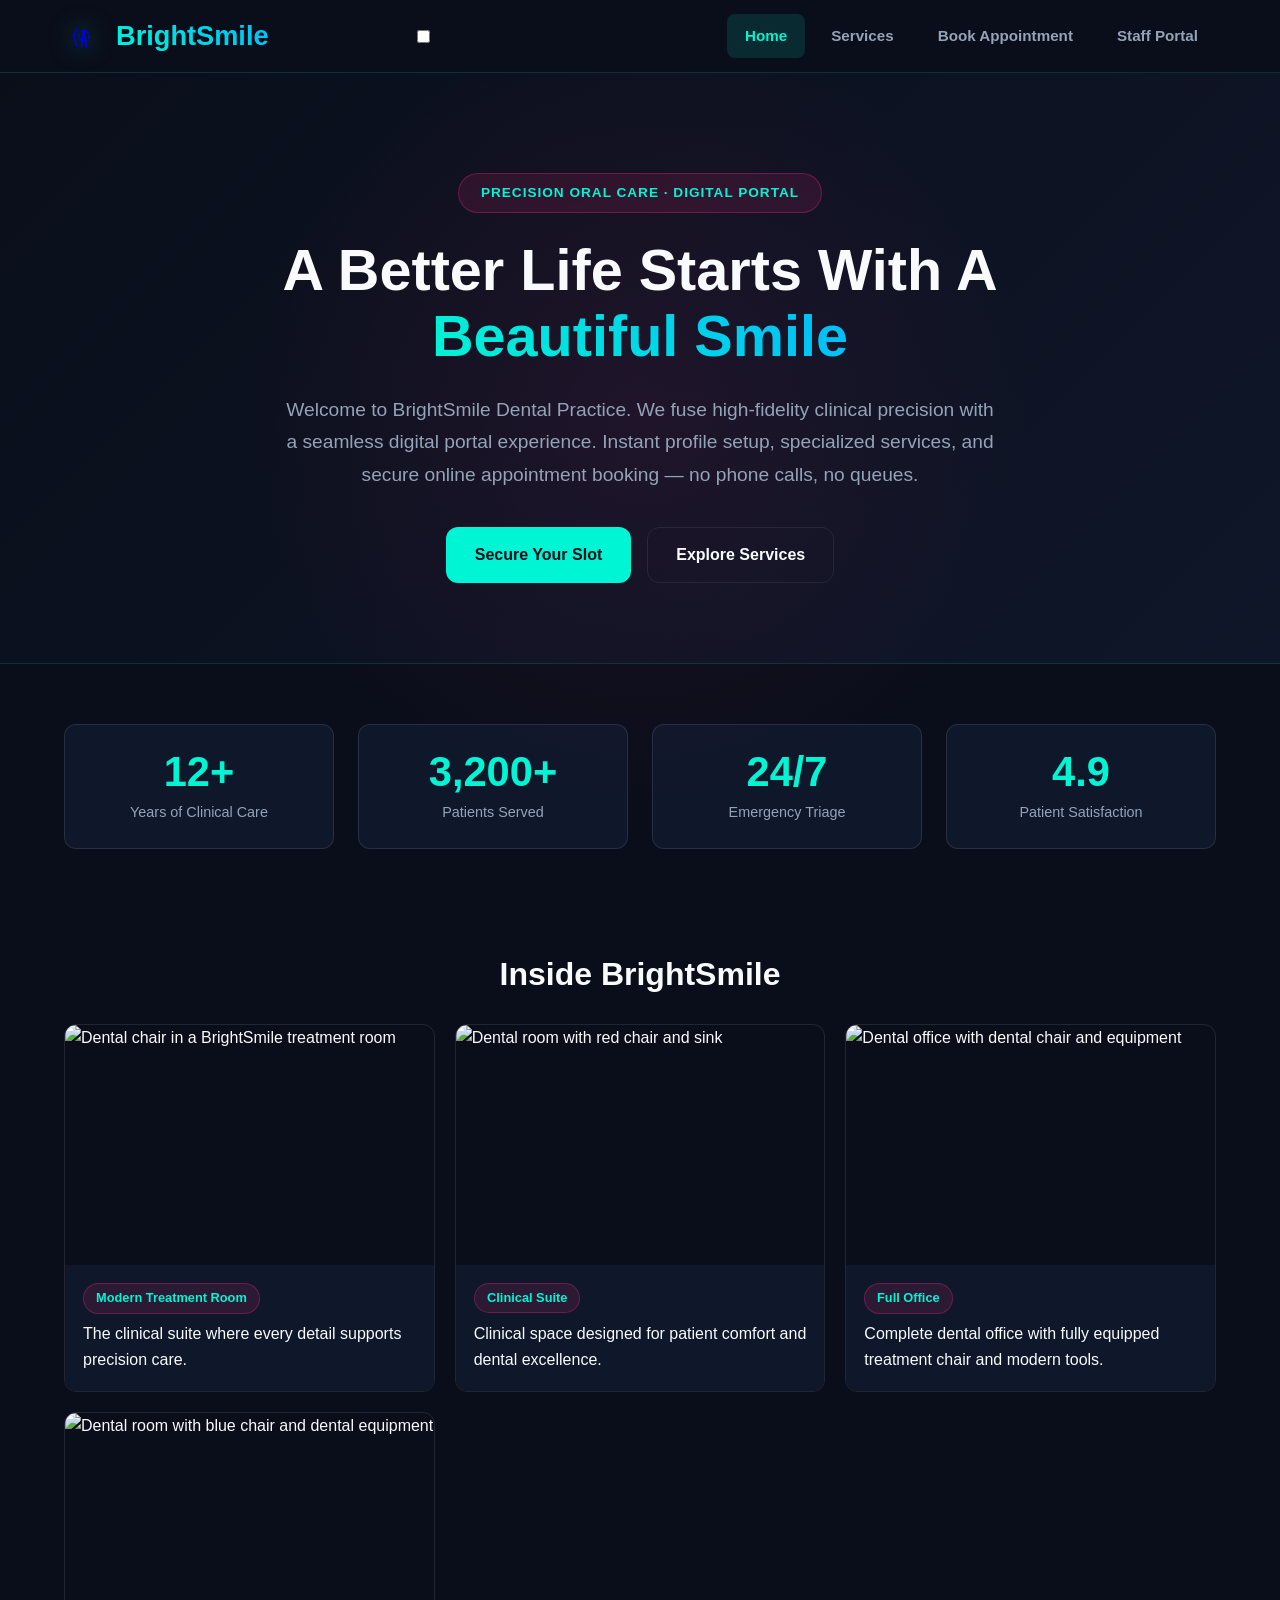
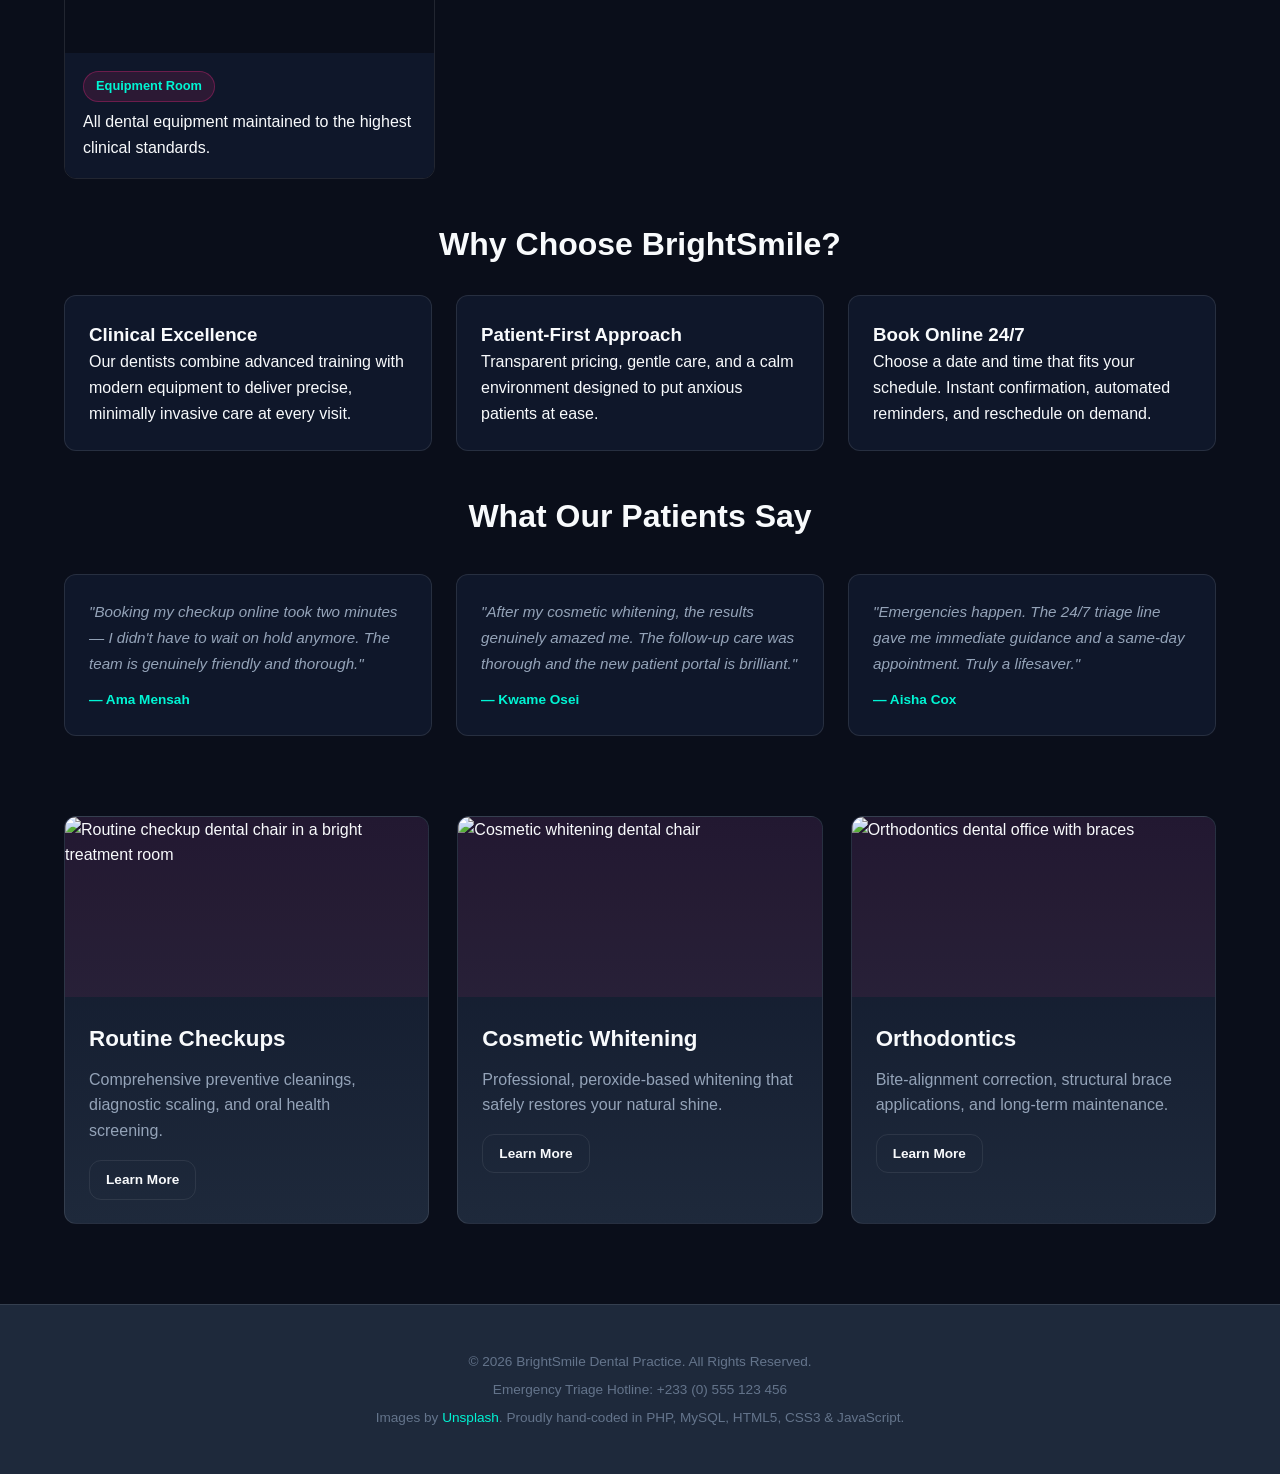
==== commit cda03089: "chore: Remove temp files, clean up legacy variable names" ====
--- a/index.html
+++ b/index.html
@@ -10,27 +10,34 @@
     <link rel="icon" href="data:image/svg+xml,<svg xmlns='http://www.w3.org/2000/svg' viewBox='0 0 64 64'><path d='M20 48 L16 32 L20 20' stroke-linecap='round' stroke-linejoin='round' stroke='currentColor' fill='none' stroke-width='2.5'/><path d='M28 50 L32 22 L36 50' stroke-linecap='round' stroke-linejoin='round' stroke='currentColor' fill='none' stroke-width='2.5'/><circle cx='32' cy='32' r='8' stroke-dasharray='4 4' stroke='currentColor' fill='none' stroke-width='2.5'/></svg>">
     <style>
         :root {
-            --bg: #0a0a0a;
-            --bg-card: rgba(20, 20, 24, 0.76);
-            --bg-card2: rgba(15, 15, 20, 0.85);
-            --pink: #ff2a85;
-            --pink-strong: #ff1493;
-            --ink: #f0f0f0;
-            --ink-soft: #b5b5b5;
-            --ink-muted: #8a8a8a;
-            --glass: rgba(20, 20, 24, 0.76);
-            --glass-border: rgba(255, 42, 133, 0.3);
-            --shadow: 0 8px 32px rgba(255, 20, 133, 0.12);
-            --radius: 14px;
-            --font-display: 'Playfair Display', Georgia, serif;
-            --font-ui: 'Source Sans 3', 'Segoe UI', Roboto, Helvetica, Arial, sans-serif;
+            --teal-glow: #00f5d4;
+            --teal-dark: #00bbf9;
+            --teal-mid: #0077b6;
+            --navy-deep: #0a0e1a;
+            --navy-card: #0f172a;
+            --card-bg: #111827;
+            --card-bg2: #1e293b;
+            --text-main: #f8fafc;
+            --text-muted: #94a3b8;
+            --text-dim: #64748b;
+            --emerald: #10b981;
+            --crimson: #ef4444;
+            --amber: #f59e0b;
+            --border-line: rgba(255,255,255,0.08);
+            --border-light: rgba(255,255,255,0.15);
+            --glass: rgba(255,255,255,0.05);
+            --glass-border: rgba(255,255,255,0.1);
+            --shadow: 0 8px 32px rgba(0,0,0,0.45);
+            --radius: 12px;
+            --radius-sm: 8px;
+            --font: 'Segoe UI', Roboto, Helvetica, Arial, sans-serif;
         }
         * { margin: 0; padding: 0; box-sizing: border-box; }
         html { scroll-behavior: smooth; }
         body {
-            background: var(--bg);
-            color: var(--ink);
-            font-family: var(--font-ui);
+            background: var(--navy-deep);
+            color: var(--text-main);
+            font-family: var(--font);
             line-height: 1.6;
             min-height: 100vh;
         }
@@ -45,19 +52,19 @@
             cursor: pointer;
             transition: all 0.3s ease;
             border: 1px solid transparent;
-            font-family: var(--font-ui);
+            font-family: var(--font);
             text-align: center;
         }
-        .btn-primary { background: var(--pink); color: #0a0a0a; }
-        .btn-primary:hover { background: var(--pink-strong); transform: translateY(-2px); box-shadow: 0 6px 24px rgba(255, 20, 133, 0.35); }
-        .btn-outline { background: transparent; color: var(--ink); border-color: rgba(255, 42, 133, 0.4); }
-        .btn-outline:hover { background: rgba(255, 42, 133, 0.1); border-color: var(--pink); transform: translateY(-2px); box-shadow: 0 0 20px rgba(255, 42, 133, 0.2); }
-        .btn-sm { padding: 10px 20px; font-size: 0.85rem; }
+        .btn-primary { background: var(--teal-glow); color: var(--navy-deep); }
+        .btn-primary:hover { background: #00e6c8; transform: translateY(-2px); box-shadow: 0 4px 20px rgba(0, 245, 212, 0.25); }
+        .btn-outline { background: transparent; color: var(--text-main); border-color: var(--border-line); }
+        .btn-outline:hover { border-color: var(--teal-glow); color: var(--teal-glow); transform: translateY(-2px); }
+        .btn-sm { padding: 8px 16px; font-size: 0.85rem; }
 
         .navbar {
-            background: var(--bg-card);
+            background: var(--navy-deep);
             backdrop-filter: blur(12px);
-            border-bottom: 1px solid var(--glass-border);
+            border-bottom: 1px solid rgba(0, 245, 212, 0.15);
             padding: 14px 0;
             position: sticky;
             top: 0;
@@ -65,68 +72,67 @@
         }
         .nav-container { display: flex; justify-content: space-between; align-items: center; }
         .logo-group { display: flex; align-items: center; gap: 12px; text-decoration: none; }
-        .logo-img { width: 40px; height: 40px; filter: drop-shadow(0 0 12px rgba(255, 42, 133, 0.5)); transition: transform 0.3s; }
+        .logo-img { width: 40px; height: 40px; filter: drop-shadow(0 0 12px rgba(0, 245, 212, 0.5)); transition: transform 0.3s; }
         .logo-group:hover .logo-img { transform: scale(1.08); }
-        .logo-text { font-family: var(--font-display); font-size: 1.8rem; font-weight: 700; color: var(--ink); }
+        .logo-text { font-family: var(--font); font-size: 1.7rem; font-weight: 800; background: linear-gradient(45deg, var(--teal-glow), var(--teal-dark)); -webkit-background-clip: text; background-clip: text; -webkit-text-fill-color: transparent; color: transparent; }
         .nav-links { display: flex; gap: 8px; list-style: none; }
-        .nav-links a { display: block; padding: 10px 18px; text-decoration: none; color: var(--ink-soft); font-weight: 600; font-size: 0.95rem; border-radius: 8px; transition: all 0.3s ease; }
-        .nav-links a:hover { color: var(--pink); background: rgba(255, 42, 133, 0.08); }
-        .nav-links a.active { color: var(--pink); background: rgba(255, 42, 133, 0.12); }
+        .nav-links a { display: block; padding: 10px 18px; text-decoration: none; color: var(--text-muted); font-weight: 600; font-size: 0.95rem; border-radius: var(--radius-sm); transition: all 0.3s ease; }
+        .nav-links a:hover { color: var(--teal-glow); background: rgba(0, 245, 212, 0.08); }
+        .nav-links a.active { color: var(--teal-glow); background: rgba(0, 245, 212, 0.12); }
 
         .hero {
             position: relative;
             padding: 100px 0 80px;
             text-align: center;
-            background: radial-gradient(ellipse at 50% 0%, rgba(255, 42, 133, 0.08) 0%, transparent 70%),
-                        radial-gradient(ellipse at 80% 50%, rgba(255, 42, 133, 0.05) 0%, transparent 50%),
-                        linear-gradient(135deg, #0a0a0a 0%, #1a0a0a 100%);
-            border-bottom: 1px solid var(--glass-border);
+            background: linear-gradient(135deg, rgba(10, 14, 26, 0.96), rgba(15, 23, 42, 0.92)),
+                        url('https://images.unsplash.com/photo-1629909613654-28e377c37b09?auto=format&fit=crop&w=1920&q=80') no-repeat center center/cover;
+            border-bottom: 1px solid rgba(0, 245, 212, 0.15);
         }
         .hero-glow { position: absolute; top: -60px; left: 50%; transform: translateX(-50%); width: 800px; height: 800px; background: radial-gradient(circle, rgba(255, 42, 133, 0.08) 0%, transparent 70%); pointer-events: none; }
         .hero-content { position: relative; z-index: 1; max-width: 900px; }
-        .hero-badge { display: inline-block; padding: 8px 22px; background: rgba(255, 42, 133, 0.12); border: 1px solid rgba(255, 42, 133, 0.3); border-radius: 50px; color: var(--pink); font-weight: 700; letter-spacing: 1px; text-transform: uppercase; font-size: 0.85rem; margin-bottom: 24px; }
-        .hero-title { font-family: var(--font-display); font-size: 3.6rem; font-weight: 700; color: var(--ink); line-height: 1.15; margin-bottom: 24px; }
-        .hero-subtitle { font-size: 1.2rem; color: var(--ink-soft); margin-bottom: 36px; max-width: 720px; margin-left: auto; margin-right: auto; line-height: 1.7; }
+        .hero-badge { display: inline-block; padding: 8px 22px; background: rgba(255, 42, 133, 0.12); border: 1px solid rgba(255, 42, 133, 0.3); border-radius: 50px; color: var(--teal-glow); font-weight: 700; letter-spacing: 1px; text-transform: uppercase; font-size: 0.85rem; margin-bottom: 24px; }
+        .hero-title { font-family: var(--font); font-size: 3.6rem; font-weight: 700; color: var(--text-main); line-height: 1.15; margin-bottom: 24px; }
+        .hero-subtitle { font-size: 1.2rem; color: var(--text-muted); margin-bottom: 36px; max-width: 720px; margin-left: auto; margin-right: auto; line-height: 1.7; }
         .hero-buttons { display: flex; gap: 16px; justify-content: center; flex-wrap: wrap; }
 
         .stats-row { display: grid; grid-template-columns: repeat(auto-fit, minmax(200px, 1fr)); gap: 24px; padding: 40px 0; }
-        .stat-card { background: var(--bg-card); border: 1px solid var(--glass-border); border-radius: var(--radius); padding: 24px; text-align: center; transition: all 0.3s ease; }
-        .stat-card:hover { border-color: var(--pink); box-shadow: var(--shadow); }
-        .stat-number { font-family: var(--font-display); font-size: 2.6rem; font-weight: 700; color: var(--pink); line-height: 1.1; }
-        .stat-label { color: var(--ink-soft); font-size: 0.9rem; margin-top: 6px; }
+        .stat-card { background: var(--navy-card); border: 1px solid var(--glass-border); border-radius: var(--radius); padding: 24px; text-align: center; transition: all 0.3s ease; }
+        .stat-card:hover { border-color: var(--teal-glow); box-shadow: var(--shadow); }
+        .stat-number { font-family: var(--font); font-size: 2.6rem; font-weight: 700; color: var(--teal-glow); line-height: 1.1; }
+        .stat-label { color: var(--text-muted); font-size: 0.9rem; margin-top: 6px; }
 
         .image-gallery { margin-top: 20px; }
         .image-grid { display: grid; grid-template-columns: repeat(auto-fit, minmax(280px, 1fr)); gap: 20px; }
         .image-card { position: relative; border-radius: var(--radius); overflow: hidden; border: 1px solid var(--glass-border); animation: fadeUp 0.6s ease forwards; }
         .image-card:hover img { transform: scale(1.06); }
         .image-card img { width: 100%; height: 240px; object-fit: cover; display: block; transition: transform 0.5s ease; }
-        .image-card-body { padding: 18px; background: var(--bg-card); }
-        .image-card-badge { display: inline-block; padding: 4px 12px; background: rgba(255, 42, 133, 0.12); border: 1px solid rgba(255, 42, 133, 0.3); border-radius: 999px; color: var(--pink); font-weight: 700; font-size: 0.8rem; margin-bottom: 8px; }
-
-        .media-section h2 { font-family: var(--font-display); font-size: 2rem; color: var(--ink); margin-bottom: 24px; text-align: center; }
+        .image-card-body { padding: 18px; background: var(--navy-card); }
+        .image-card-badge { display: inline-block; padding: 4px 12px; background: rgba(255, 42, 133, 0.12); border: 1px solid rgba(255, 42, 133, 0.3); border-radius: 999px; color: var(--teal-glow); font-weight: 700; font-size: 0.8rem; margin-bottom: 8px; }
+
+        .media-section h2 { font-family: var(--font); font-size: 2rem; color: var(--text-main); margin-bottom: 24px; text-align: center; }
         .media-grid { display: grid; grid-template-columns: repeat(auto-fit, minmax(280px, 1fr)); gap: 24px; }
-        .media-card { background: var(--bg-card); border: 1px solid var(--glass-border); border-radius: var(--radius); padding: 24px; transition: all 0.3s ease; animation: fadeUp 0.6s ease forwards; }
-        .media-card:hover { border-color: var(--pink); transform: translateY(-4px); box-shadow: var(--shadow); }
-        .media-card-body h3 { font-family: var(--font-display); font-size: 1.2rem; color: var(--ink); margin-bottom: 8px; }
-        .media-card-body p { color: var(--ink-soft); font-size: 0.92rem; line-height: 1.6; }
+        .media-card { background: var(--navy-card); border: 1px solid var(--glass-border); border-radius: var(--radius); padding: 24px; transition: all 0.3s ease; animation: fadeUp 0.6s ease forwards; }
+        .media-card:hover { border-color: var(--teal-glow); transform: translateY(-4px); box-shadow: var(--shadow); }
+        .media-card-body h3 { font-family: var(--font); font-size: 1.2rem; color: var(--text-main); margin-bottom: 8px; }
+        .media-card-body p { color: var(--text-muted); font-size: 0.92rem; line-height: 1.6; }
 
         .testimonial-grid { display: grid; grid-template-columns: repeat(auto-fit, minmax(300px, 1fr)); gap: 24px; margin-top: 32px; }
-        .testimonial { background: var(--bg-card); border: 1px solid var(--glass-border); border-radius: var(--radius); padding: 24px; animation: fadeUp 0.6s ease forwards; }
-        .testimonial p { font-size: 0.95rem; line-height: 1.7; color: var(--ink-soft); margin-bottom: 12px; font-style: italic; }
-        .author { font-size: 0.85rem; color: var(--pink); font-weight: 700; }
+        .testimonial { background: var(--navy-card); border: 1px solid var(--glass-border); border-radius: var(--radius); padding: 24px; animation: fadeUp 0.6s ease forwards; }
+        .testimonial p { font-size: 0.95rem; line-height: 1.7; color: var(--text-muted); margin-bottom: 12px; font-style: italic; }
+        .author { font-size: 0.85rem; color: var(--teal-glow); font-weight: 700; }
 
         .services-grid { display: grid; grid-template-columns: repeat(auto-fit, minmax(320px, 1fr)); gap: 28px; padding: 40px 0; }
-        .service-card { background: linear-gradient(180deg, var(--bg-card), var(--bg-card2)); border: 1px solid var(--glass-border); border-radius: var(--radius); overflow: hidden; transition: all 0.3s ease; animation: fadeUp 0.6s ease forwards; }
-        .service-card:hover { border-color: var(--pink); transform: translateY(-6px); box-shadow: var(--shadow); }
+        .service-card { background: linear-gradient(180deg, var(--navy-card), var(--card-bg2)); border: 1px solid var(--glass-border); border-radius: var(--radius); overflow: hidden; transition: all 0.3s ease; animation: fadeUp 0.6s ease forwards; }
+        .service-card:hover { border-color: var(--teal-glow); transform: translateY(-6px); box-shadow: var(--shadow); }
         .service-icon { width: 100%; height: 180px; object-fit: cover; display: block; background: rgba(255, 42, 133, 0.08); }
         .service-card-body { padding: 24px; }
-        .service-card-body h3 { font-family: var(--font-display); font-size: 1.4rem; color: var(--ink); margin-bottom: 10px; }
-        .service-card-body p { color: var(--ink-soft); line-height: 1.6; margin-bottom: 16px; }
+        .service-card-body h3 { font-family: var(--font); font-size: 1.4rem; color: var(--text-main); margin-bottom: 10px; }
+        .service-card-body p { color: var(--text-muted); line-height: 1.6; margin-bottom: 16px; }
         .service-card-body .btn { margin-right: 10px; }
 
-        .footer { background: var(--bg-card2); border-top: 1px solid var(--glass-border); margin-top: auto; padding: 40px 0; text-align: center; }
-        .footer p { font-size: 0.85rem; color: var(--ink-muted); margin: 6px 0; }
-        .footer a { color: var(--pink); text-decoration: none; }
+        .footer { background: var(--card-bg2); border-top: 1px solid var(--glass-border); margin-top: auto; padding: 40px 0; text-align: center; }
+        .footer p { font-size: 0.85rem; color: var(--text-dim); margin: 6px 0; }
+        .footer a { color: var(--teal-glow); text-decoration: none; }
         .footer a:hover { text-decoration: underline; }
 
         @keyframes fadeUp { from { opacity: 0; transform: translateY(24px); } to { opacity: 1; transform: translateY(0); } }
@@ -174,7 +180,7 @@
     <div class="hero-glow"></div>
     <div class="container hero-content">
         <div class="hero-badge">Precision Oral Care &middot; Digital Portal</div>
-        <h1 class="hero-title">A Better Life Starts With A <span style="font-family:var(--font-display);background:linear-gradient(45deg, var(--pink), var(--pink-strong));-webkit-background-clip:text;background-clip:text;-webkit-text-fill-color:transparent;color:transparent;">Beautiful Smile</span></h1>
+        <h1 class="hero-title">A Better Life Starts With A <span style="font-family:var(--font);background:linear-gradient(45deg, var(--teal-glow), var(--teal-dark));-webkit-background-clip:text;background-clip:text;-webkit-text-fill-color:transparent;color:transparent;">Beautiful Smile</span></h1>
         <p class="hero-subtitle">Welcome to BrightSmile Dental Practice. We fuse high-fidelity clinical precision with a seamless digital portal experience. Instant profile setup, specialized services, and secure online appointment booking &mdash; no phone calls, no queues.</p>
         <div class="hero-buttons">
             <a href="booking.html" class="btn btn-primary">Secure Your Slot</a>
